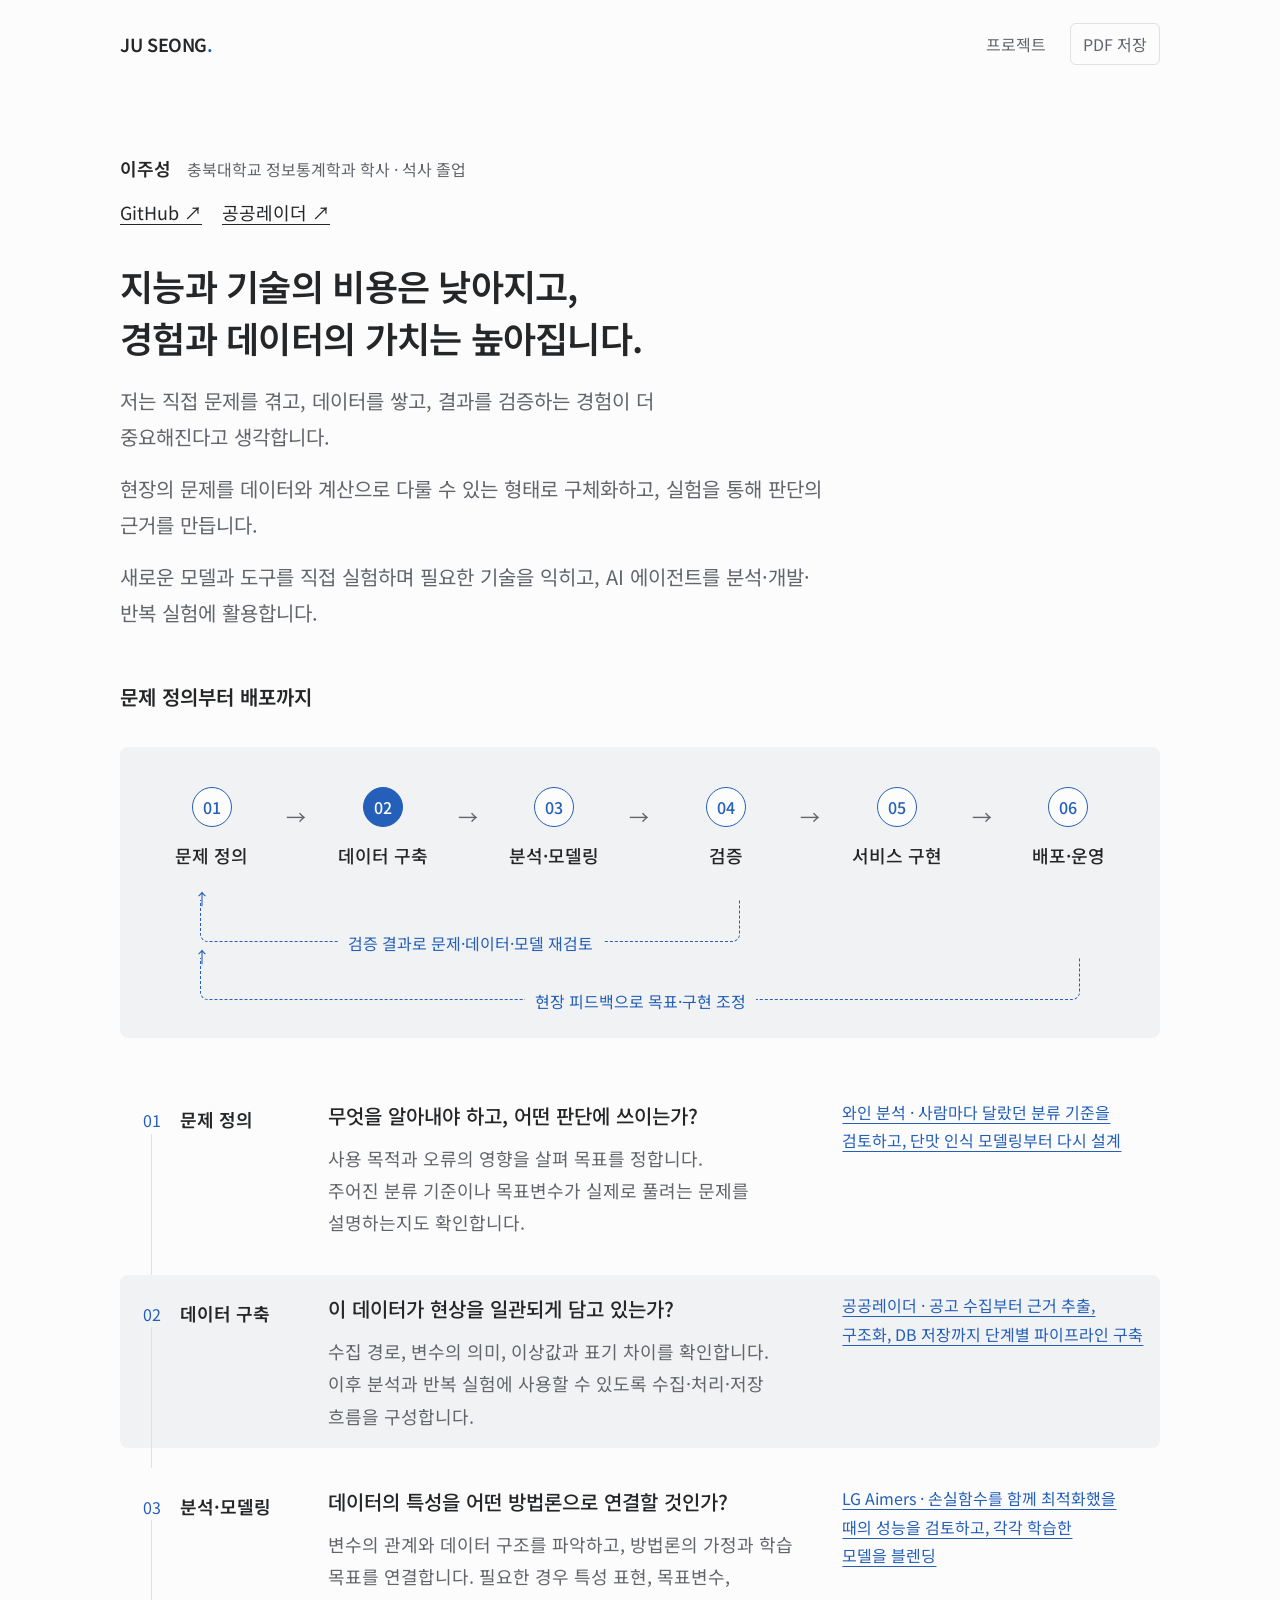
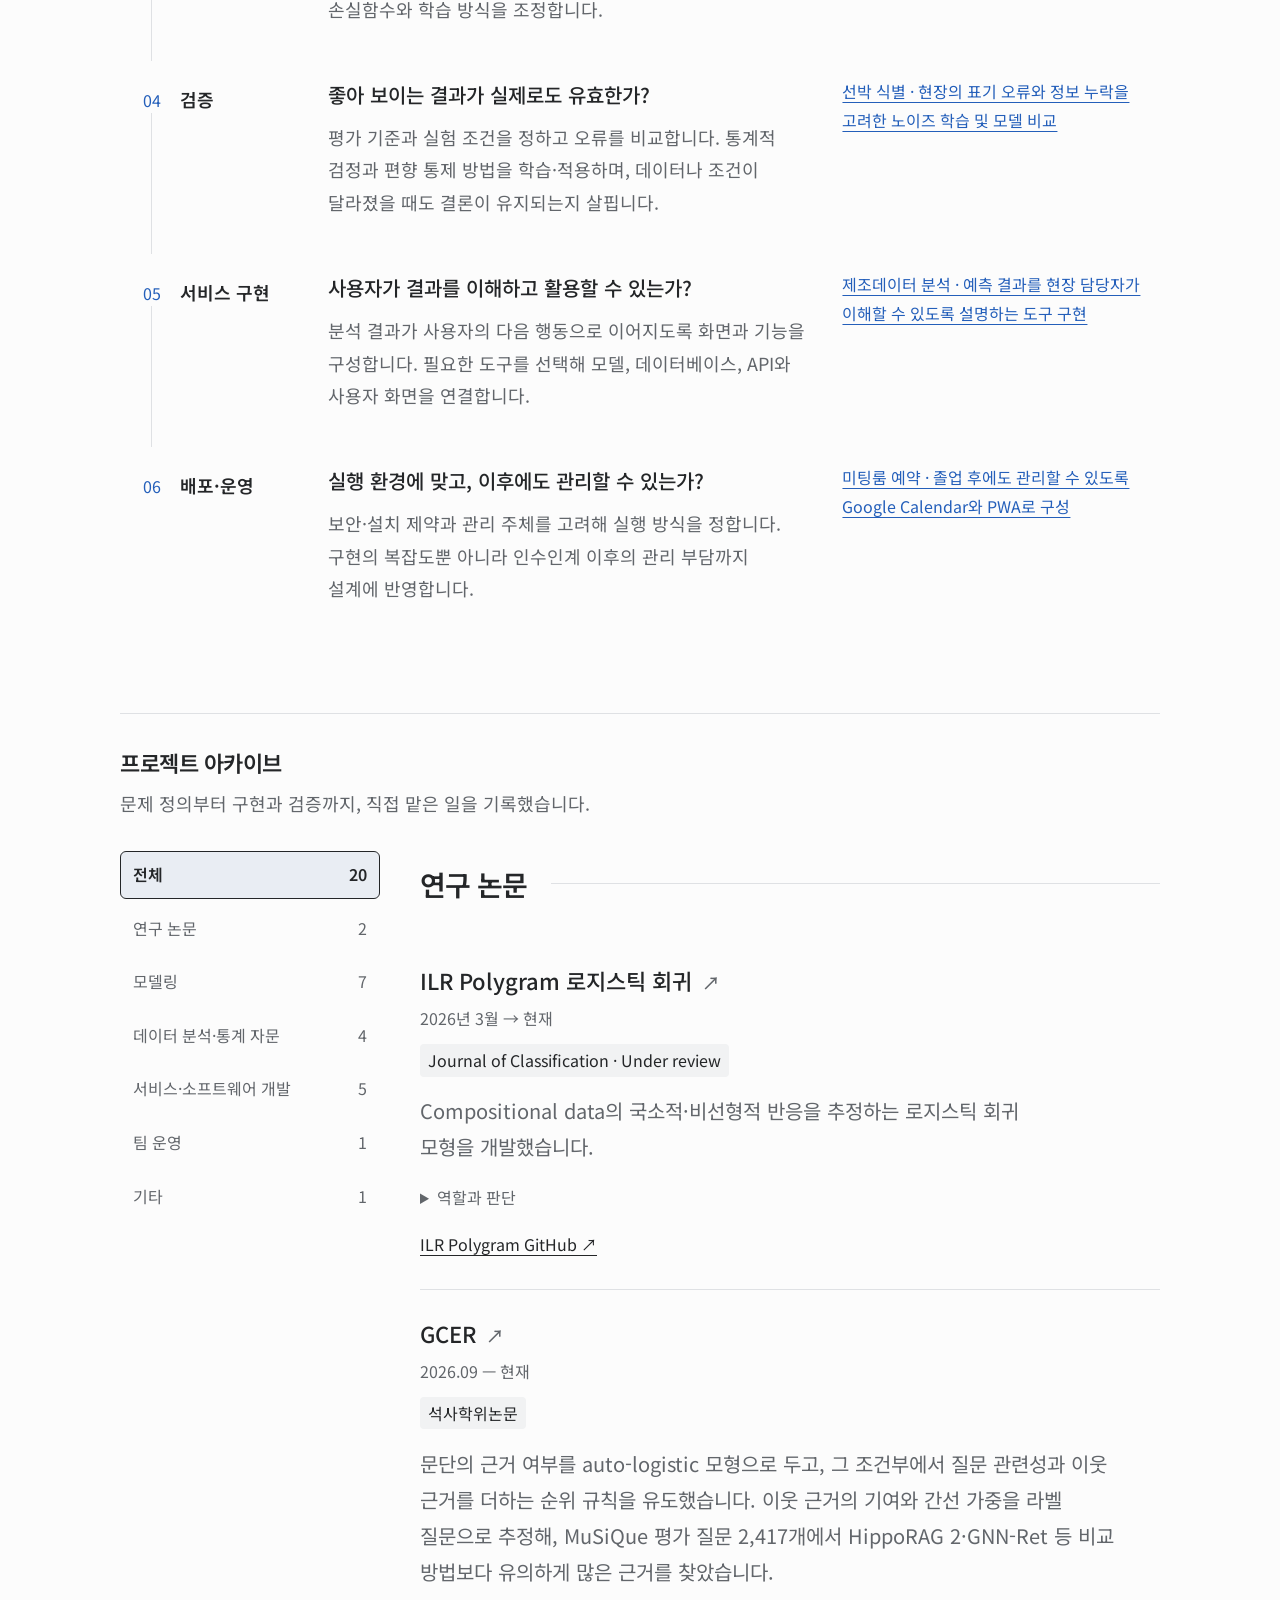
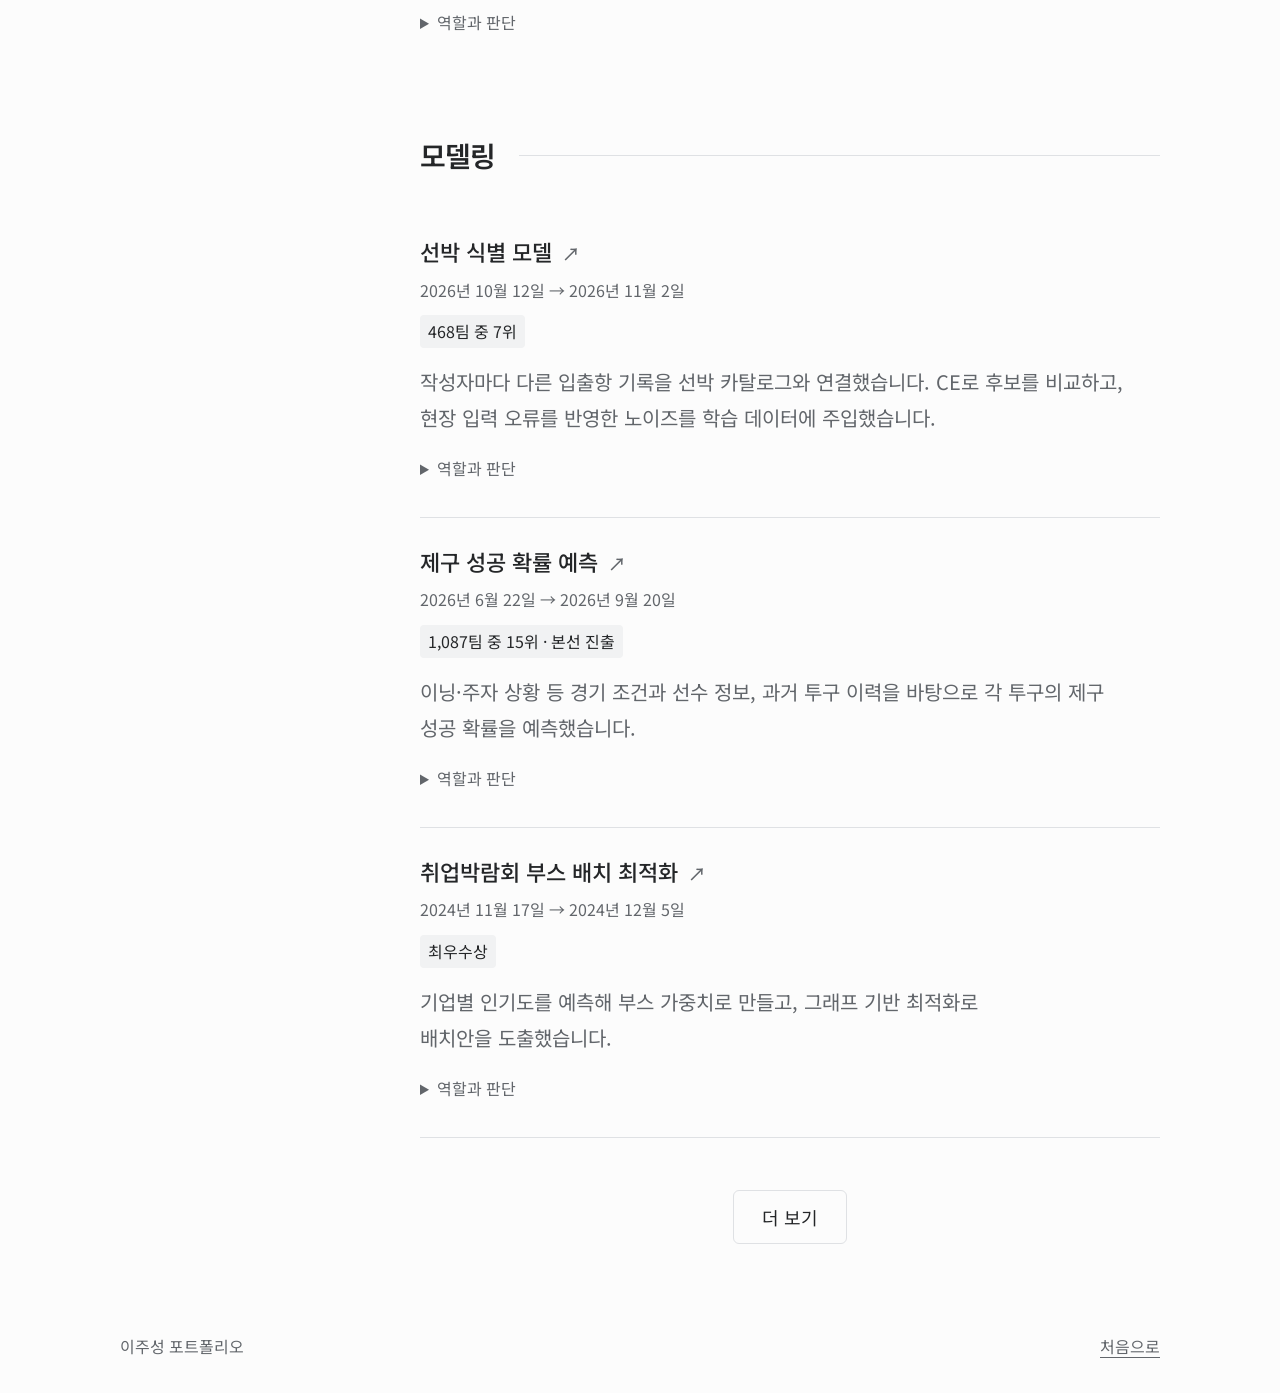
==== index.html @ a2dfc72b "Lead pitching model summary with prediction task" ====
<!doctype html>
<html lang="ko">
  <head>
    <meta charset="UTF-8">
    <meta name="viewport" content="width=device-width, initial-scale=1">
    <meta name="robots" content="noindex, nofollow">
    <meta http-equiv="Cache-Control" content="no-cache, no-store, must-revalidate">
    <meta
      name="description"
      content="데이터와 계산으로 문제를 구체화하고, 결과를 검증하며 AI 에이전트로 분석과 개발의 범위를 넓히는 이주성의 포트폴리오"
    >
    <title>이주성 | 포트폴리오</title>
    <meta property="og:title" content="이주성 | 포트폴리오">
    <link rel="stylesheet" href="./portfolio.css?v=20261107-16">
    <script src="./portfolio-content.js?v=20261109-5" defer></script>
    <script src="./site.js?v=20261107-13" defer></script>
  </head>
  <body>
    <a class="skip-link" href="#top">본문으로 건너뛰기</a>
    <header class="site-header">
      <a class="brand" href="#top" aria-label="포트폴리오 처음으로">JU SEONG<span>.</span></a>
      <nav class="site-nav" aria-label="주요 메뉴">
        <a href="#projects">프로젝트</a>
        <button class="print-button" type="button" id="print-button">PDF 저장</button>
      </nav>
    </header>

    <main id="top" tabindex="-1">
      <section class="hero section-shell" aria-labelledby="hero-title">
        <div class="hero-copy">
          <div class="profile-summary" aria-label="프로필 요약">
            <div class="profile-meta">
              <strong id="profile-name"></strong>
              <span id="profile-education"></span>
            </div>
            <div class="hero-links" id="hero-links"></div>
          </div>
          <h1 id="hero-title"></h1>
          <div class="hero-lead" id="hero-lead"></div>
        </div>
        <section class="skills" aria-labelledby="skills-title">
          <h2 id="skills-title">문제 정의부터 배포까지</h2>
          <nav class="process-map" aria-label="개발 과정 도식 — 단계를 선택하면 판단과 사례로 이동합니다">
            <ol class="process-nodes" id="process-nodes"></ol>
            <div class="process-return process-return-validation"><span>검증 결과로 문제·데이터·모델 재검토</span></div>
            <div class="process-return process-return-field"><span>현장 피드백으로 목표·구현 조정</span></div>
          </nav>
          <ol class="skills-list" id="skills-list"></ol>
        </section>
      </section>

      <section class="section-shell projects-section" id="projects" aria-labelledby="projects-title">
        <div class="section-heading">
          <div>
            <h2 id="projects-title">프로젝트 아카이브</h2>
            <p>문제 정의부터 구현과 검증까지, 직접 맡은 일을 기록했습니다.</p>
          </div>
        </div>
        <div class="archive-layout">
          <div class="archive-navigation">
            <div class="filter-bar" id="filter-bar" role="group" aria-label="프로젝트 분야 필터"></div>
            <p class="sr-only" id="filter-result" role="status"></p>
          </div>
          <div>
            <div id="project-archive"></div>
            <button class="load-more" id="load-more" type="button" aria-controls="project-archive">더 보기</button>
          </div>
        </div>
      </section>

    </main>

    <footer class="site-footer section-shell">
      <p>이주성 포트폴리오</p>
      <a href="#top">처음으로</a>
    </footer>
  </body>
</html>
---- portfolio.css ----
@import url('https://fonts.googleapis.com/css2?family=Noto+Sans+KR:wght@400;500;600;700&display=swap');

:root {
  color-scheme: light;
  --paper: #fcfcfc;
  --surface: #f1f2f3;
  --ink: #242628;
  --muted: #62666b;
  --line: #dfe1e4;
  --accent: #245fba;
  --selected: #e9edf3;
  --text-small: 1rem;
  --text-label: 1.125rem;
  --text-body: 1.25rem;
  --max: 1040px;
}
* { box-sizing: border-box; }
html { scroll-padding-block-start: 32px; -webkit-font-smoothing: antialiased; -moz-osx-font-smoothing: grayscale; }
body { margin: 0; background: var(--paper); color: var(--ink); font-family: 'Noto Sans KR', 'Apple SD Gothic Neo', sans-serif; font-size: var(--text-body); line-height: 1.8; word-break: keep-all; overflow-wrap: break-word; }
a { color: inherit; text-underline-offset: .22em; text-decoration-thickness: from-font; }
button { font: inherit; }
button, summary { -webkit-tap-highlight-color: transparent; }
:focus-visible { outline: 2px solid var(--accent); outline-offset: 4px; border-radius: 3px; }
::selection { color: var(--paper); background: var(--accent); }
[hidden] { display: none !important; }
p, li, dd { text-wrap: pretty; }
h1,h2,h3,h4 { text-wrap: balance; }
.section-shell { width: min(calc(100% - 64px), var(--max)); margin-inline: auto; }
.skip-link { position: absolute; inset-inline-start: 24px; top: -100px; padding: 12px; background: var(--paper); z-index: 10; }
.skip-link:focus { top: 12px; }
.site-header { width: min(calc(100% - 64px), var(--max)); margin-inline: auto; display: flex; align-items: center; justify-content: space-between; min-height: 88px; gap: 24px; }
.brand { font-size: var(--text-label); letter-spacing: -.02em; font-weight: 600; text-decoration: none; }
.brand span { color: var(--accent); }
.site-nav { display: flex; align-items: center; gap: 24px; }
.site-nav a { display: inline-flex; align-items: center; min-height: 40px; font-size: var(--text-small); color: var(--muted); text-decoration: none; }
.print-button { background: transparent; border: 1px solid var(--line); border-radius: 6px; min-height: 36px; padding: 6px 12px; color: var(--muted); font-size: var(--text-small); cursor: pointer; }
.hero { padding-block: 64px 64px; }
.hero-copy { max-width: 740px; }
.profile-summary { margin-bottom: 30px; }
.profile-meta { display: flex; align-items: baseline; flex-wrap: wrap; gap: 8px 16px; }
.profile-meta strong { font-size: 1.125rem; font-weight: 600; }
.profile-meta span { color: var(--muted); font-size: var(--text-small); }
.hero-links { display: flex; flex-wrap: wrap; gap: 20px; margin-top: 12px; font-size: var(--text-label); }
.hero-links a { min-height: 24px; }
.hero h1 { font-size: clamp(1.75rem, 3vw, 2.25rem); line-height: 1.45; letter-spacing: -.02em; font-weight: 600; margin: 0; white-space: pre-line; }
.hero-lead { max-width: 65ch; font-size: var(--text-body); line-height: 1.8; margin: 20px 0 24px; color: var(--muted); }
.skills { margin-top: 48px; }
.skills h2 { font-size: 1.25rem; font-weight: 600; margin: 0 0 16px; }
.hero-lead p { margin: 0; }
.hero-lead p + p { margin-top: 16px; }
.process-map { margin-block: 32px 44px; padding: 28px 20px 20px; background: var(--surface); border-radius: 8px; }
.process-nodes { display: grid; grid-template-columns: repeat(6, minmax(0, 1fr)); gap: 28px; list-style: none; padding: 0; margin: 0; }
.process-node { position: relative; min-width: 0; }
.process-node:not(:last-child)::after { content: '→'; position: absolute; inset-inline-end: -23px; top: 24px; color: var(--muted); }
.process-link { display: flex; flex-direction: column; align-items: center; gap: 12px; padding: 12px 4px; text-align: center; text-decoration: none; font-size: var(--text-label); font-weight: 500; }
.process-number { display: grid; place-items: center; width: 40px; height: 40px; border: 1px solid var(--accent); border-radius: 50%; background: var(--paper); color: var(--accent); font-size: var(--text-small); font-variant-numeric: tabular-nums; }
.process-return { position: relative; margin-inline-start: 6%; margin-top: 16px; min-height: 42px; border: 1px dashed var(--accent); border-top: 0; border-radius: 0 0 8px 8px; text-align: center; color: var(--accent); font-size: var(--text-small); }
.process-return::before { content: '↑'; position: absolute; inset-inline-start: -7px; top: -16px; }
.process-return span { position: relative; top: 29px; padding-inline: 10px; background: var(--surface); }
.process-return-validation { width: 54%; }
.process-return-field { width: 88%; margin-bottom: 18px; }
.skill-row.is-selected { background: var(--surface); border-radius: 8px; }
.process-link[aria-current="step"] .process-number { color: var(--paper); background: var(--accent); }
.skill-select { font: inherit; color: inherit; text-align: start; padding: 4px 0; background: none; border: 0; cursor: pointer; min-height: 44px; }
.skills-list { display: grid; gap: 20px; list-style: none; padding: 0; margin: 28px 0; }
.skill-row { position: relative; display: grid; grid-template-columns: 160px minmax(0, 1.6fr) minmax(0, 1fr); gap: 32px; padding: 16px; cursor: pointer; }
.skill-row:not(:last-child)::before { content: ''; position: absolute; inset-inline-start: 31px; top: 52px; bottom: -20px; border-inline-start: 1px solid var(--line); }
.skill-stage { display: flex; align-items: baseline; gap: 12px; }
.skill-number { display: inline-flex; justify-content: center; min-width: 32px; color: var(--accent); font-size: var(--text-small); font-variant-numeric: tabular-nums; }
.skill-stage h3 { margin: 0; font-size: var(--text-label); font-weight: 600; }
.skill-question { margin: 0 0 8px; font-weight: 500; font-size: var(--text-body); }
.skill-description { margin: 0; color: var(--muted); font-size: var(--text-label); }
.skill-example { align-self: start; color: var(--accent); font-size: var(--text-small); }
.projects-section { padding-block: 32px 56px; border-top: 1px solid var(--line); }
.section-heading { margin-block-end: 32px; }
.section-heading h2 { font-size: 1.375rem; font-weight: 600; letter-spacing: -.02em; line-height: 1.5; margin: 0 0 8px; }
.section-heading p { margin: 0; color: var(--muted); font-size: var(--text-label); }
.archive-layout { display: grid; grid-template-columns: 260px minmax(0, 1fr); gap: 40px; align-items: start; }
.archive-navigation { position: sticky; top: 32px; }
.filter-bar { display: flex; flex-direction: column; gap: 6px; }
.filter { display: flex; align-items: center; justify-content: space-between; gap: 14px; width: 100%; text-align: start; min-height: 44px; padding: 10px 12px; border: 1px solid transparent; border-radius: 6px; background: transparent; color: var(--muted); cursor: pointer; font-size: var(--text-small); line-height: 1.6; }
.filter.active { color: var(--ink); background: var(--selected); border-color: var(--ink); font-weight: 600; }
.filter-count { font-size: var(--text-small); font-variant-numeric: tabular-nums; }
.filter-label { white-space: nowrap; }
.sr-only { position: absolute; width: 1px; height: 1px; padding: 0; margin: -1px; overflow: hidden; clip-path: inset(50%); white-space: nowrap; border: 0; }
.load-more { display: block; margin: 28px auto 0; padding: 10px 28px; min-height: 44px; border: 1px solid var(--line); border-radius: 6px; background: var(--paper); color: var(--ink); font-size: var(--text-label); cursor: pointer; }
.archive-group { margin-block-end: 52px; }
.archive-group:last-child { margin-bottom: 0; }
.archive-group-title { display: flex; align-items: center; gap: 24px; font-size: 1.75rem; font-weight: 600; letter-spacing: -.035em; line-height: 1.5; margin: 0 0 20px; padding-block: 12px; }
.archive-group-title::after { content: ''; flex: 1; min-width: 32px; height: 1px; background: var(--line); }
.project { min-width: 0; padding-block: 26px 30px; border-bottom: 1px solid var(--line); }
.project:last-child { border: 0; }
.project-header { display: flex; flex-direction: column; gap: 8px; }
.project-identity h4 { font-size: 1.375rem; font-weight: 500; line-height: 1.6; margin: 0; }
.project-title-link { text-decoration: none; display: inline; }
.project-arrow { color: var(--muted); font-size: var(--text-label); margin-inline-start: 10px; display: inline-block; }
.project-period { font-size: var(--text-small); font-variant-numeric: tabular-nums; color: var(--muted); margin: 6px 0 0; }
.status { display: inline-block; font-size: var(--text-small); color: var(--ink); padding: 2px 8px; background: var(--surface); border-radius: 4px; }
.project-summary { font-size: var(--text-body); color: var(--muted); margin: 16px 0 14px; line-height: 1.8; max-width: 65ch; }
.project-expand summary { font-size: var(--text-small); color: var(--muted); cursor: pointer; min-height: 32px; padding-block: 4px; }
.project-expand[open] { margin-bottom: 16px; }
.project-expand[open] summary { color: var(--ink); }
.project-subtitle { font-size: var(--text-small); color: var(--muted); margin: 20px 0 0; }
.project-details { margin: 0; }
.project-detail { padding-block: 24px; border-bottom: 1px solid var(--line); }
.project-detail dt { font-size: var(--text-label); font-weight: 600; margin-bottom: 12px; }
.project-detail dd { margin: 0; color: var(--muted); font-size: var(--text-body); line-height: 1.85; max-width: 65ch; }
.project-detail ul { padding-inline-start: 20px; margin: 0; }
.project-detail li + li { margin-top: 16px; }
.project-expand .project-details { display: grid; gap: 24px; margin-top: 20px; padding: 24px; background: var(--surface); border-radius: 8px; }
.project-expand .project-detail { padding: 0; border: 0; }
.project-expand dt { margin-bottom: 8px; }
.project-expand dd { font-size: var(--text-body); max-width: 42ch; color: var(--ink); }
.project-links { display: flex; flex-wrap: wrap; gap: 20px; margin-top: 14px; font-size: var(--text-small); }
.project-links a { min-height: 24px; }
.project-media { margin: 24px 0; }
.project-media img { display: block; width: 100%; height: auto; outline: 1px solid rgb(0 0 0 / .1); outline-offset: -1px; border-radius: 6px; }
figcaption { font-size: var(--text-small); color: var(--muted); margin-top: 12px; line-height: 1.7; }
.site-footer { display: flex; justify-content: space-between; gap: 24px; padding-block: 32px; color: var(--muted); font-size: var(--text-small); }
.site-footer p { margin: 0; }
.site-footer a { min-height: 24px; }
.project-detail-page { max-width: 960px; padding-block: 40px 72px; }
.back-link { display: inline-block; min-height: 40px; font-size: var(--text-label); margin-bottom: 28px; }
.eyebrow { font-size: var(--text-small); color: var(--muted); margin: 0 0 12px; }
.project-page-title { font-size: clamp(1.75rem, 4vw, 2.5rem); font-weight: 600; line-height: 1.45; letter-spacing: -.02em; margin: 12px 0; }
.project-page-subtitle { font-size: var(--text-label); color: var(--muted); margin: 16px 0; }
.project-page-lead { font-size: var(--text-body); line-height: 1.85; max-width: 65ch; margin: 32px 0; }
.project-page-links { margin-top: 32px; }
.case-map { padding: 24px; margin-block: 32px 48px; background: var(--surface); border-radius: 8px; }
.case-map-nodes { display: grid; grid-auto-flow: column; grid-auto-columns: minmax(0, 1fr); gap: 28px; margin: 0; padding: 0; list-style: none; }
.case-map-node { position: relative; min-width: 0; }
.case-map-node:not(:last-child)::after { content: '→'; position: absolute; top: 28px; inset-inline-end: -23px; color: var(--muted); }
.case-map-link { display: block; padding-block: 8px 16px; text-decoration: none; border-bottom: 3px solid transparent; }
.case-map-label { display: block; font-size: var(--text-small); color: var(--accent); margin-bottom: 12px; }
.case-map-link strong { font-size: var(--text-label); font-weight: 500; line-height: 1.65; text-decoration: underline; text-underline-offset: .22em; }
.case-map-link[aria-current="step"] { border-bottom-color: var(--accent); }
.case-section { margin-block: 48px; padding-block: 24px 0; border-top: 1px solid var(--line); }
.case-stage-label { color: var(--muted); font-size: var(--text-small); margin: 0 0 8px; }
.case-section-title { font-size: 1.5rem; line-height: 1.5; font-weight: 600; margin: 0 0 28px; border-inline-start: 3px solid transparent; padding-inline-start: 12px; }
.case-section:target .case-section-title { border-inline-start-color: var(--accent); color: var(--accent); }
.case-subheading { font-size: var(--text-body); font-weight: 600; margin: 32px 0 12px; }
.case-prose { max-width: 65ch; color: var(--muted); font-size: var(--text-body); line-height: 1.85; }
.case-prose p { margin: 0; }
.case-prose p + p { margin-top: 20px; }
.case-decision { padding: 24px; background: var(--surface); border-radius: 8px; }
.case-decision .case-subheading { margin-top: 0; }
.case-decision .case-prose { color: var(--ink); }
.project-visual { margin: 36px 0; }
.visual-title { font-size: 1.375rem; line-height: 1.5; margin: 0 0 24px; }
.paper-figure-link { display: block; max-width: 100%; width: fit-content; margin-inline: auto; }
.paper-figure-link img { display: block; width: 100%; height: auto; max-height: 680px; object-fit: contain; }
.paper-figure-link img[src$=".svg"] { max-height: none; }
.paper-figure-source { font-size: var(--text-small); color: var(--muted); margin: 16px 0; }
.project-visual figcaption { padding-top: 16px; border-top: 1px solid var(--line); }
.system-lane + .system-lane { margin-top: 32px; }
.system-lane-title { font-size: var(--text-label); font-weight: 600; margin: 0 0 16px; }
.system-stages { display: grid; grid-template-columns: repeat(3, minmax(0, 1fr)); gap: 24px; list-style: none; padding: 0; margin: 0; }
.system-stages-2 { grid-template-columns: repeat(2, minmax(0, 1fr)); }
.system-stages-4 { grid-template-columns: repeat(4, minmax(0, 1fr)); }
.system-stage { position: relative; min-width: 0; }
.system-stage:not(:last-child)::after { content: '→'; position: absolute; top: 44px; inset-inline-end: -22px; color: var(--accent); }
.system-stage-label { font-size: var(--text-small); color: var(--muted); margin: 0 0 10px; }
.system-node { padding: 16px 12px; background: var(--surface); border-top: 2px solid var(--accent); }
.system-node + .system-node { margin-top: 12px; }
.system-node strong { display: block; font-size: var(--text-label); font-weight: 600; }
.system-node p { font-size: var(--text-small); color: var(--muted); margin: 10px 0 0; }
.system-loop { border-inline-start: 1px dashed var(--accent); border-bottom: 1px dashed var(--accent); border-radius: 0 0 0 8px; padding: 12px 16px; margin-top: 20px; color: var(--accent); font-size: var(--text-label); }
.evidence-table { width: 100%; border-collapse: collapse; table-layout: fixed; font-size: var(--text-label); line-height: 1.7; }
.evidence-table th, .evidence-table td { padding: 14px 12px; text-align: start; vertical-align: top; border-bottom: 1px solid var(--line); overflow-wrap: anywhere; }
.evidence-table thead th { background: var(--surface); font-weight: 600; border-top: 1px solid var(--line); }
.evidence-table tbody th { font-weight: 500; }
.evidence-table td { color: var(--muted); }
.table-scroll { overflow-x: auto; }
.numeric-table { table-layout: auto; min-width: 640px; font-variant-numeric: tabular-nums; }
.numeric-table th:not(:first-child), .numeric-table td { text-align: end; }
.numeric-table td { white-space: nowrap; }
.table-highlight th, .table-highlight td { font-weight: 600; color: var(--ink); border-block: 1px solid var(--ink); }
.visual-unit { font-size: var(--text-small); color: var(--muted); margin: 0 0 16px; }
.bar-axis { display: flex; justify-content: space-between; border-bottom: 1px solid var(--line); font-size: var(--text-small); color: var(--muted); padding-bottom: 6px; }
.bar-rows, .composition-legend { padding: 0; margin: 20px 0; list-style: none; }
.bar-row + .bar-row { margin-top: 24px; }
.bar-label { display: flex; justify-content: space-between; align-items: baseline; gap: 16px; font-size: var(--text-label); margin-bottom: 8px; }
.bar-label strong { white-space: nowrap; font-variant-numeric: tabular-nums; }
.bar-track { height: 24px; background: var(--surface); border-inline-start: 1px solid var(--muted); }
.bar-fill { height: 100%; background: var(--accent); }
.bar-reference { background: var(--muted); }
.cohort-conditions { padding-inline-start: 24px; font-size: var(--text-label); margin-bottom: 24px; }
.cohort-conditions li + li { margin-top: 8px; }
.composition-track { display: flex; height: 40px; }
.composition-0 { --segment-color: var(--accent); }
.composition-1 { --segment-color: var(--muted); }
.composition-segment { background: var(--segment-color); }
.composition-legend { display: grid; grid-template-columns: 1fr 1fr; gap: 20px; }
.composition-key { border-inline-start: 4px solid var(--segment-color); padding-inline-start: 12px; font-size: var(--text-label); }
.composition-key strong { display: block; margin-top: 6px; font-variant-numeric: tabular-nums; }
.workflow-figure,.architecture-figure{margin:40px 0 64px;padding:30px;background:var(--surface);border:1px solid var(--line)}
.workflow-figure h3,.architecture-title{font-size:1.3rem;line-height:1.6;margin:0 0 24px}
.workflow-steps{list-style:none;display:grid;grid-template-columns:repeat(4,minmax(0,1fr));gap:26px;padding:0}
.workflow-steps li{position:relative;border-top:2px solid var(--accent);padding-top:14px}
.workflow-steps li:not(:last-child)::after{content:'→';position:absolute;top:20px;right:-22px;color:var(--accent)}
.workflow-number{font-family:monospace;color:var(--accent);font-size:var(--text-small)}
.workflow-steps h4{font-size:var(--text-label);margin:10px 0}
.workflow-steps p{color:var(--muted);font-size:var(--text-label)}
.workflow-figure figcaption{border-top:1px solid var(--line);padding-top:18px;margin-top:24px}
.workflow-parallel{grid-template-columns:repeat(3,minmax(0,1fr))}
.workflow-parallel li:first-child{grid-column:1;grid-row:1/3}
.workflow-parallel li:nth-child(2){grid-column:2;grid-row:1}
.workflow-parallel li:nth-child(3){grid-column:2;grid-row:2}
.workflow-parallel li:last-child{grid-column:3;grid-row:1/3}
.architecture-lanes{display:grid;gap:24px}
.architecture-stage-title{font-size:var(--text-label);color:var(--accent)}
.architecture-flow{display:flex;flex-wrap:wrap;gap:14px}
.architecture-node{flex:1 1 160px;border:1px solid var(--line);background:var(--paper);padding:16px}
.architecture-node strong,.architecture-node span{display:block;font-size:var(--text-label)}
.architecture-node span{margin-top:8px;font-size:var(--text-small);color:var(--muted)}
.technical-deep-dive{margin-top:72px}
.technical-deep-dive-title{font-size:1.75rem;letter-spacing:-.04em}
.technical-section{border-top:1px solid var(--line);padding-block:26px}
.technical-section-heading{display:flex;gap:18px;align-items:baseline}
.technical-section-number{color:var(--accent);font-size:var(--text-small)}
.technical-section-heading h4{font-size:1.125rem;margin:0}
.technical-list{color:var(--muted);font-size:var(--text-body);padding-left:22px}
.technical-list li{margin-top:18px;line-height:2}

@media (hover: hover) {
  .filter:not(.active):hover, .print-button:hover { background: var(--surface); color: var(--ink); }
  a:hover, summary:hover { color: var(--accent); }
  .project-title-link:hover { text-decoration: underline; }
}
@media (prefers-reduced-motion: no-preference) {
  html { scroll-behavior: smooth; }
  .filter, .print-button { transition: background-color 120ms ease-out; }
}
@media (max-width: 800px) {
  .system-stages { grid-template-columns: 1fr; gap: 32px; }
  .system-stage:not(:last-child)::after { content: '↓'; top: auto; bottom: -30px; inset-inline-start: 12px; inset-inline-end: auto; }
  .case-map-nodes { grid-auto-flow: row; grid-auto-columns: auto; grid-template-columns: 1fr; gap: 28px; }
  .case-map-node:not(:last-child)::after { content: '↓'; top: auto; bottom: -28px; inset-inline-start: 0; inset-inline-end: auto; }
  .case-map-link { padding-block: 0 8px; }
  .process-map { position: relative; padding: 20px 16px 20px 44px; }
  .process-nodes { grid-template-columns: 1fr; gap: 24px; }
  .process-link { flex-direction: row; text-align: start; padding: 0; }
  .process-number { flex: 0 0 40px; }
  .process-node:not(:last-child)::after { content: '↓'; inset-inline-start: 13px; inset-inline-end: auto; top: 38px; }
  .process-return { margin-inline-start: 0; width: 100%; border: 0; min-height: 0; text-align: start; }
  .process-return::before { content: '↶'; position: static; margin-inline-end: 8px; }
  .process-return span { position: static; padding: 0; }
  .process-return-validation { margin-top: 28px; }
  .process-return-field { margin-bottom: 0; }
  .process-map::before { content: ''; position: absolute; inset-inline-start: 20px; top: 40px; bottom: 32px; width: 12px; border: 1px dashed var(--accent); border-inline-end: 0; border-radius: 8px 0 0 8px; }
  .skill-row { grid-template-columns: 1fr; gap: 12px; padding-inline-start: 60px; }
  .skill-number { position: absolute; inset-inline-start: 16px; }
  .archive-layout { grid-template-columns: 1fr; gap: 28px; }
  .archive-navigation { position: static; }
  .filter-bar { flex-direction: row; flex-wrap: wrap; gap: 8px; }
  .filter { width: auto; flex: 0 1 auto; max-width: 100%; }
}
@media (max-width: 600px) {
  .evidence-table { font-size: var(--text-small); }
  .evidence-table th, .evidence-table td { padding: 12px 8px; }
  .composition-legend { grid-template-columns: 1fr; }
  .section-shell, .site-header { width: calc(100% - 40px); }
  .site-header { gap: 16px; min-height: 76px; flex-wrap: wrap; padding-block: 12px; }
  .site-nav { gap: 16px; flex-wrap: wrap; }
  .print-button { display: none; }
  .hero { padding-block: 36px 40px; }
  .hero h1 { font-size: 1.75rem; white-space: normal; }
  .profile-meta { display: block; }
  .profile-meta span { display: block; margin-top: 8px; }
  .hero-lead { margin-block: 16px 20px; }
  .filter { padding: 8px 10px; }
  .archive-group { margin-bottom: 32px; }
  .project { padding-block: 24px; }
  .workflow-figure, .architecture-figure { padding: 20px; margin-block: 28px; }
  .workflow-steps { grid-template-columns: 1fr; gap: 28px; }
  .workflow-parallel li:nth-child(n) { grid-column: auto; grid-row: auto; }
  .workflow-steps li:not(:last-child)::after { content: '↓'; top: auto; bottom: -25px; left: 0; right: auto; }
  .workflow-parallel li:nth-child(2)::after { content: '＋'; }
  .technical-deep-dive-title { font-size: 1.375rem; }
  .site-footer { flex-wrap: wrap; }
}
@media (forced-colors: active) {
  .filter.active { border-color: Highlight; }
  :focus-visible { outline-color: Highlight; }
}
@media print {
  :root { --paper: white; --ink: black; --muted: #444; }
  .site-header, .archive-navigation, .skip-link, .back-link, .load-more { display: none; }
  .section-shell { width: 100%; }
  .archive-layout { display: block; }
  .archive-group[hidden] { display: block !important; }
  .hero, .projects-section { padding-block: 20px; }
  .project { break-inside: avoid; }
}
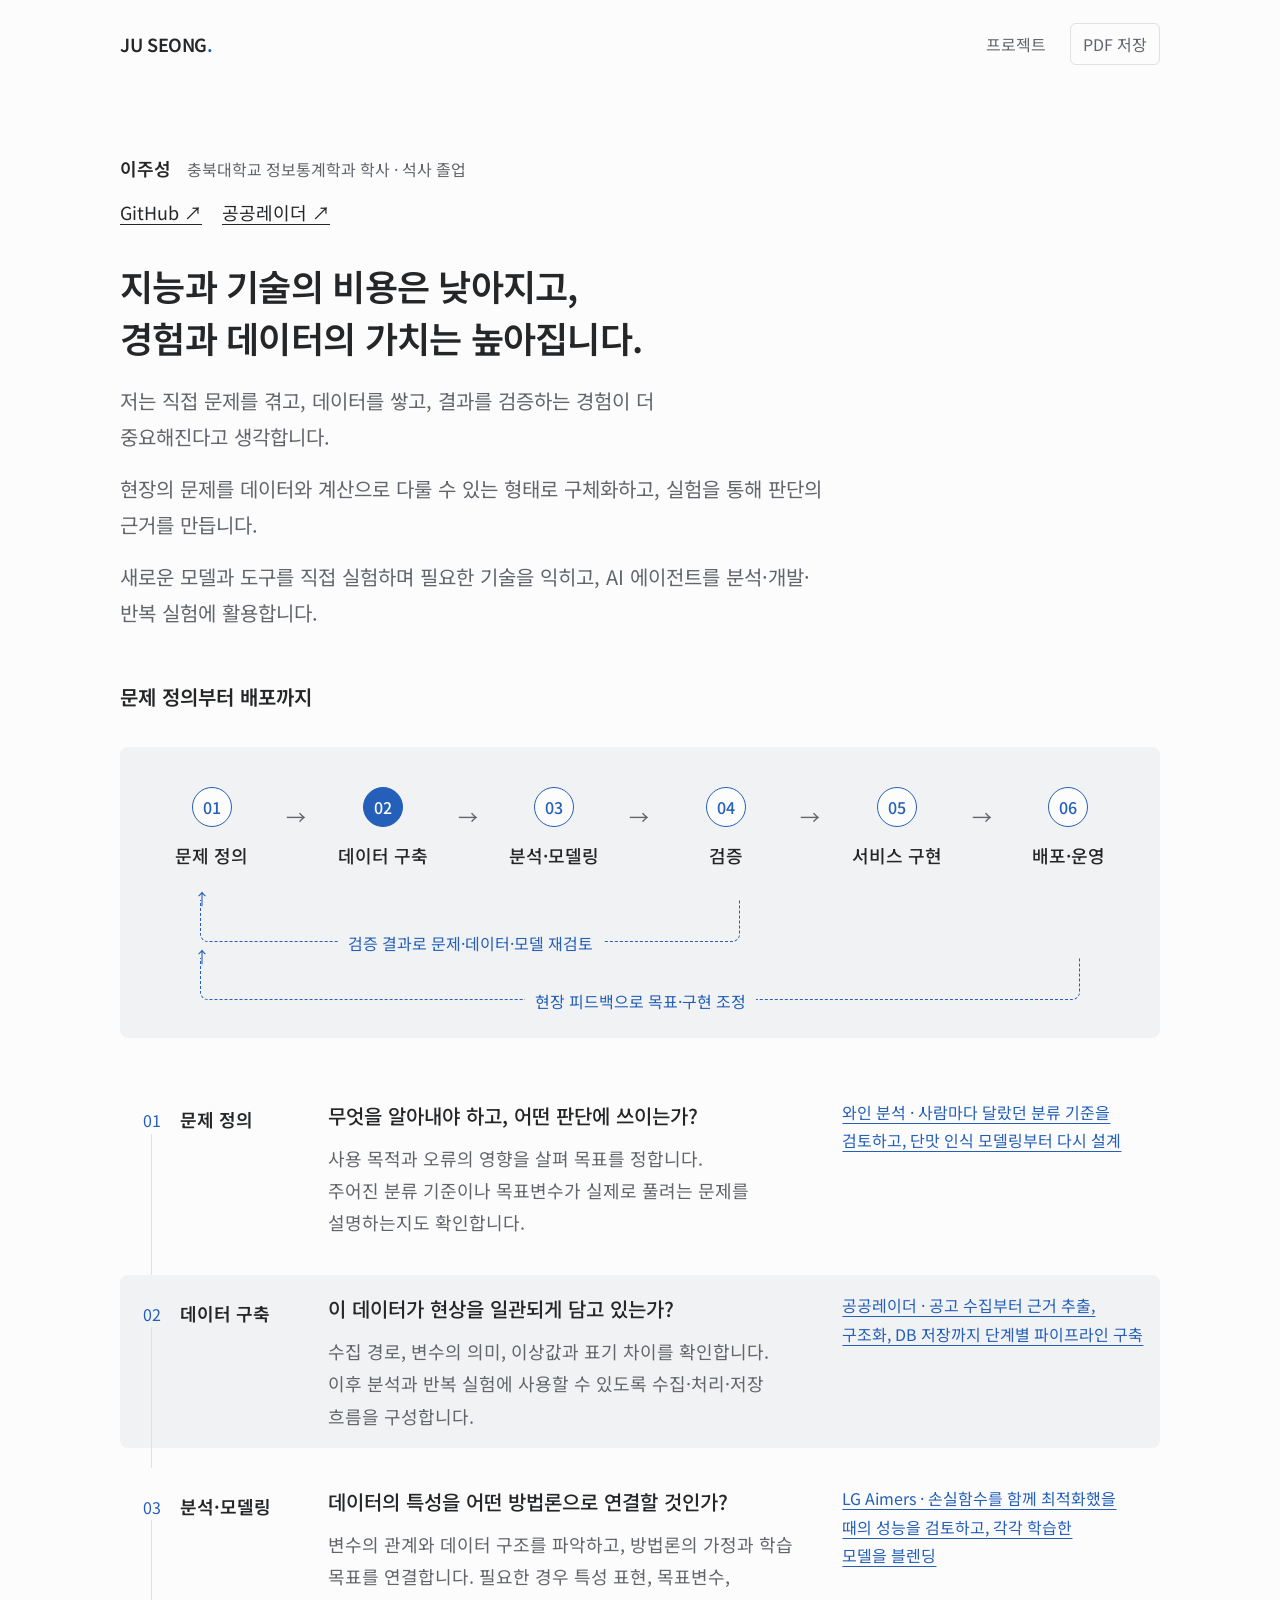
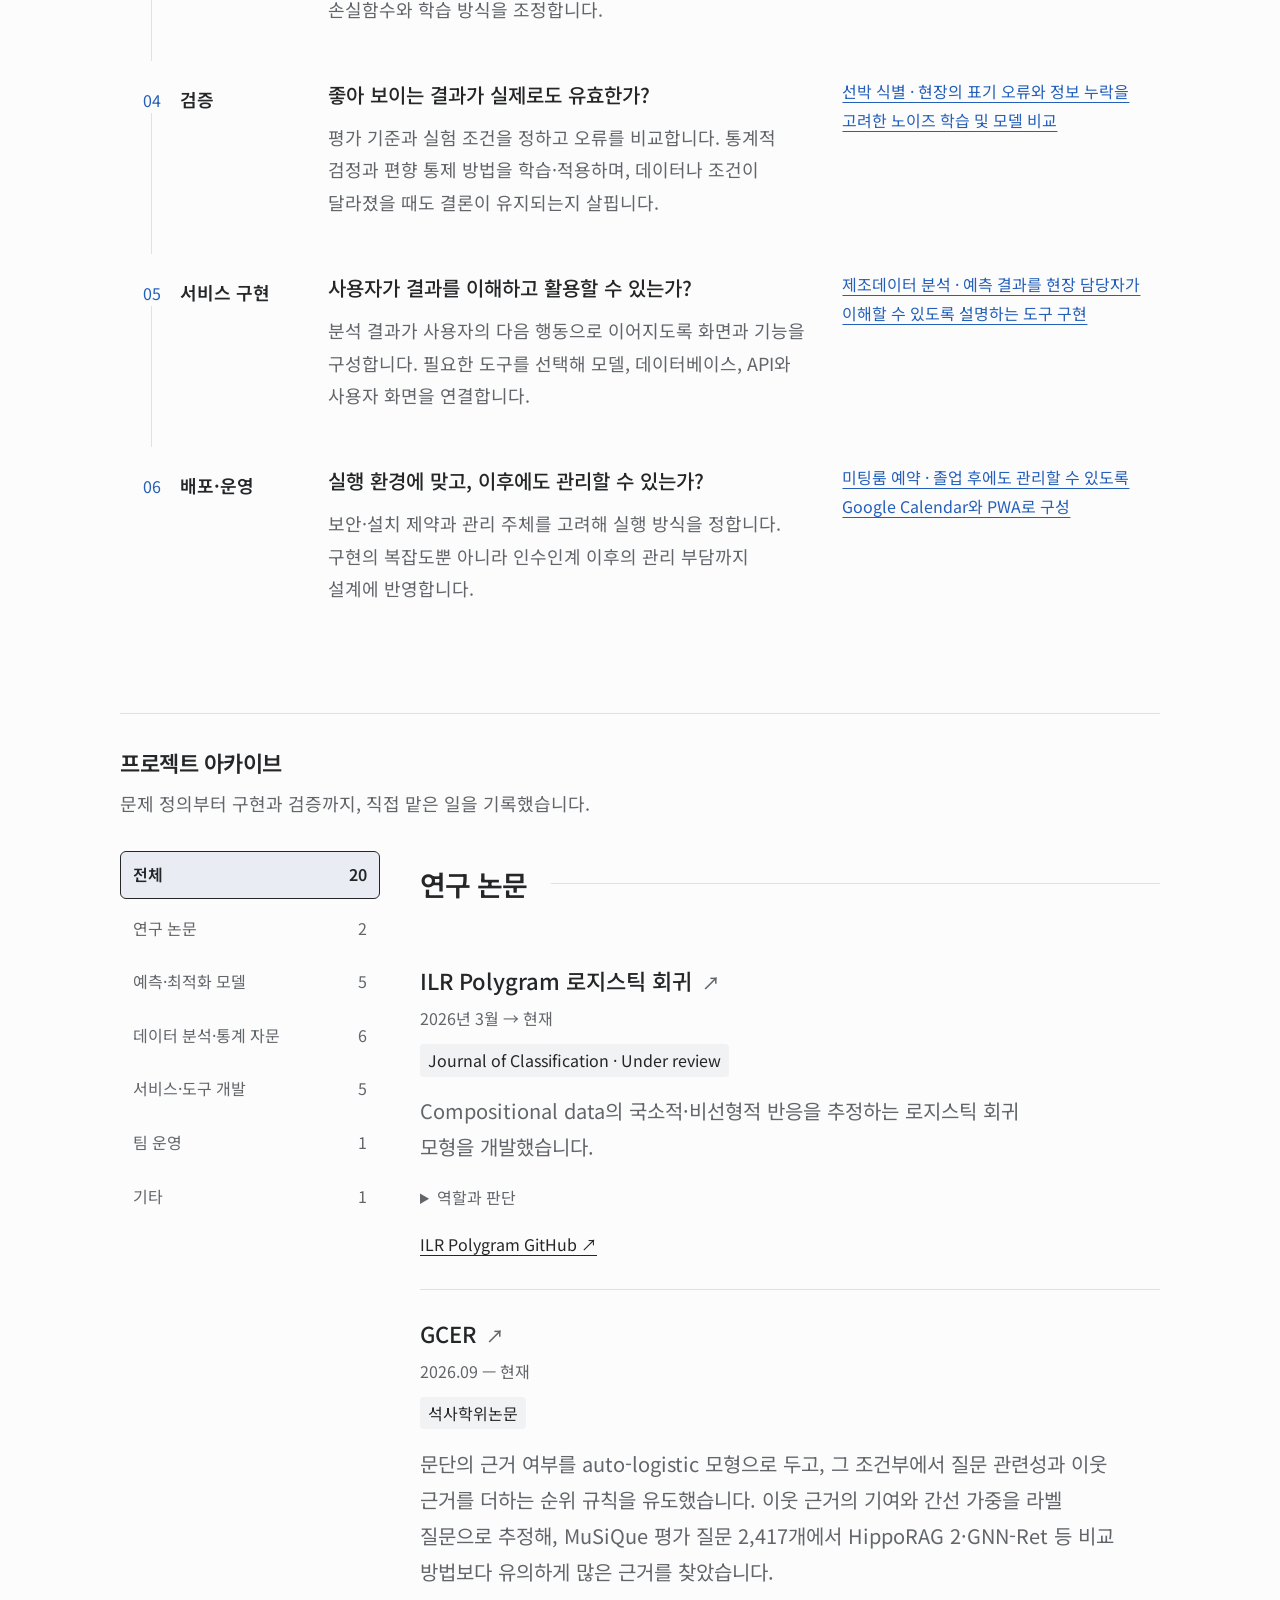
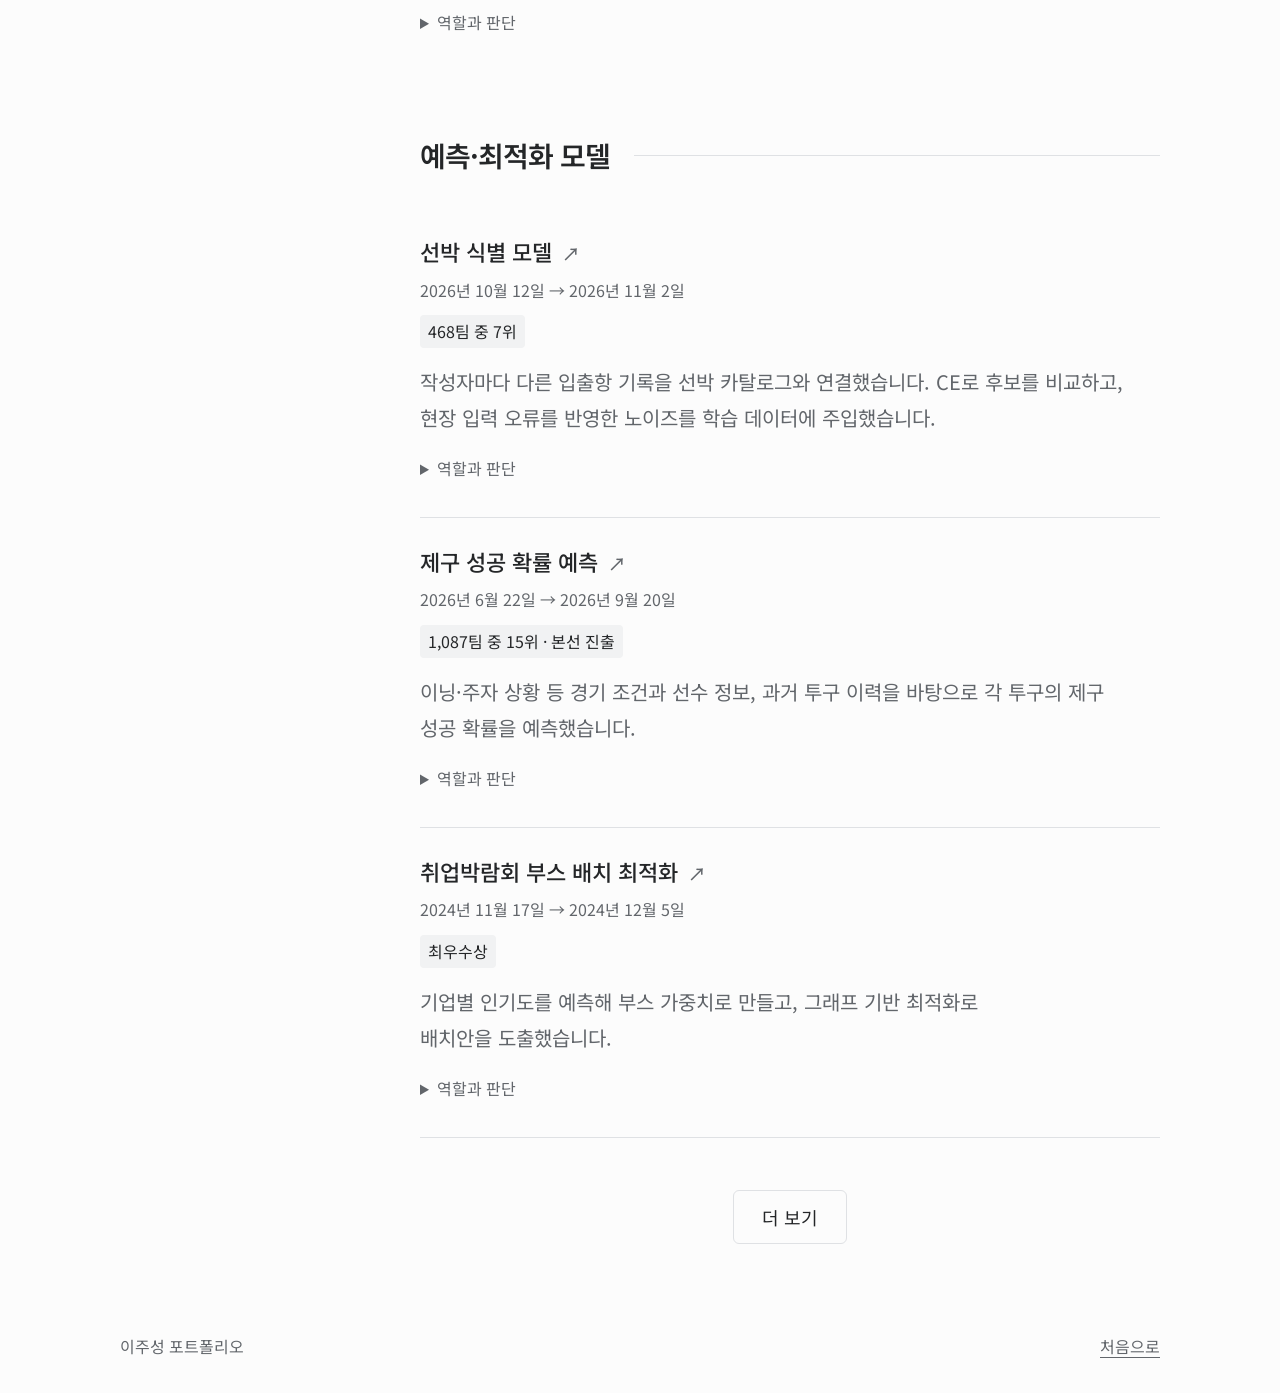
==== commit 9ce8312b: "Classify projects by primary purpose and deliverable" ====
--- a/index.html
+++ b/index.html
@@ -12,7 +12,7 @@
     <title>이주성 | 포트폴리오</title>
     <meta property="og:title" content="이주성 | 포트폴리오">
     <link rel="stylesheet" href="./portfolio.css?v=20261107-16">
-    <script src="./portfolio-content.js?v=20261109-5" defer></script>
+    <script src="./portfolio-content.js?v=20261109-6" defer></script>
     <script src="./site.js?v=20261107-13" defer></script>
   </head>
   <body>
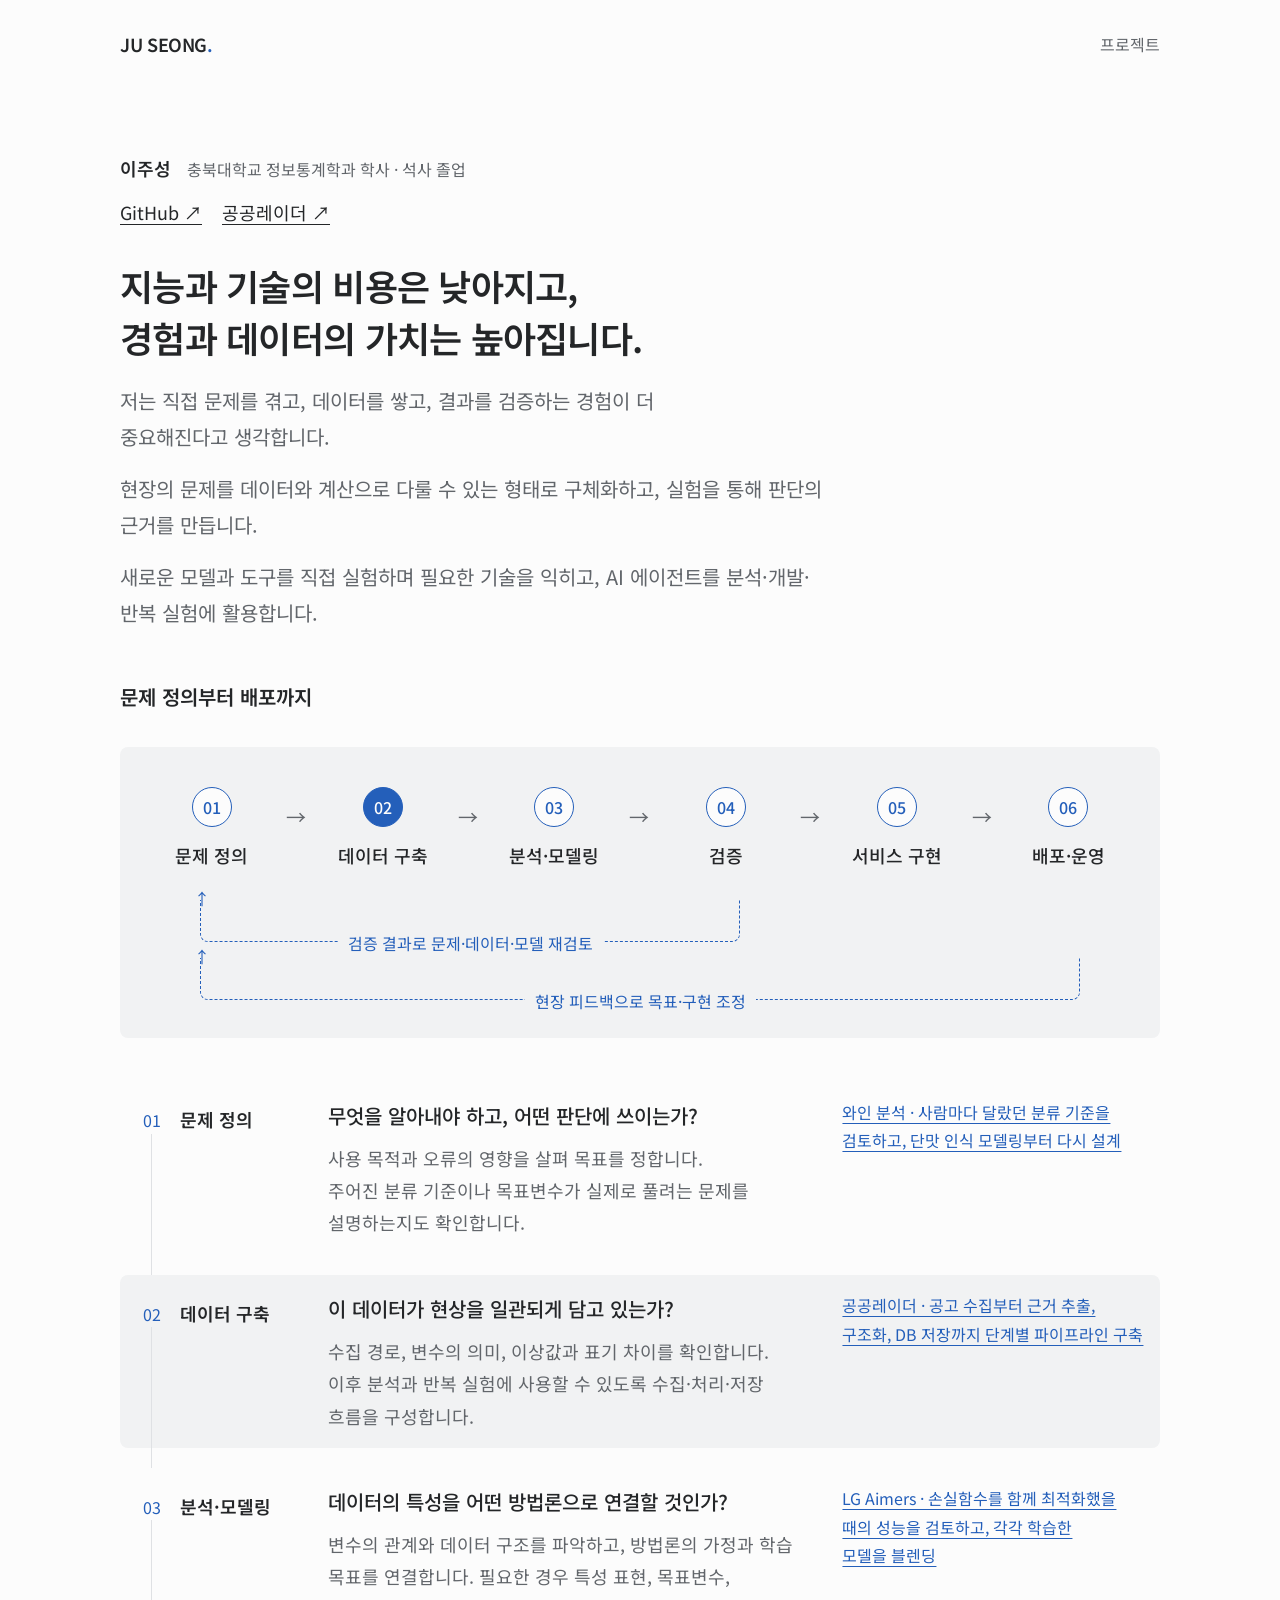
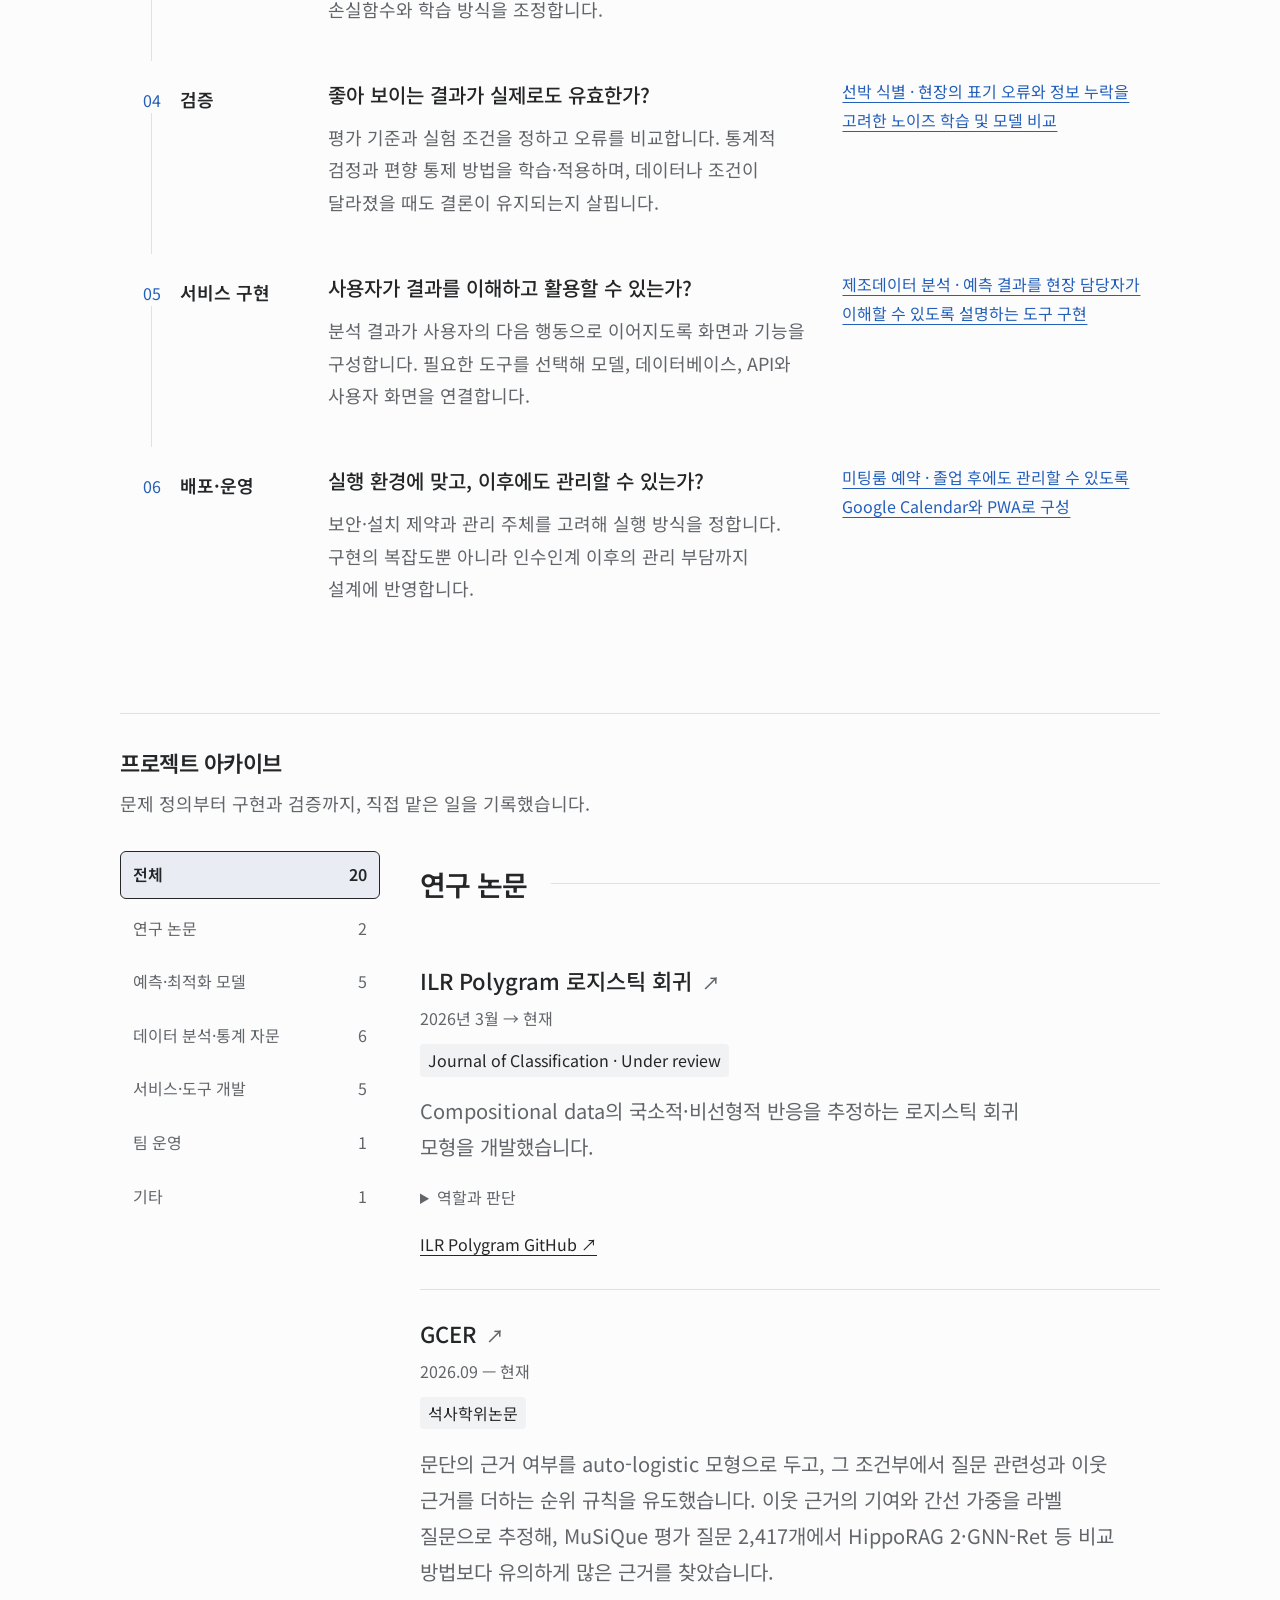
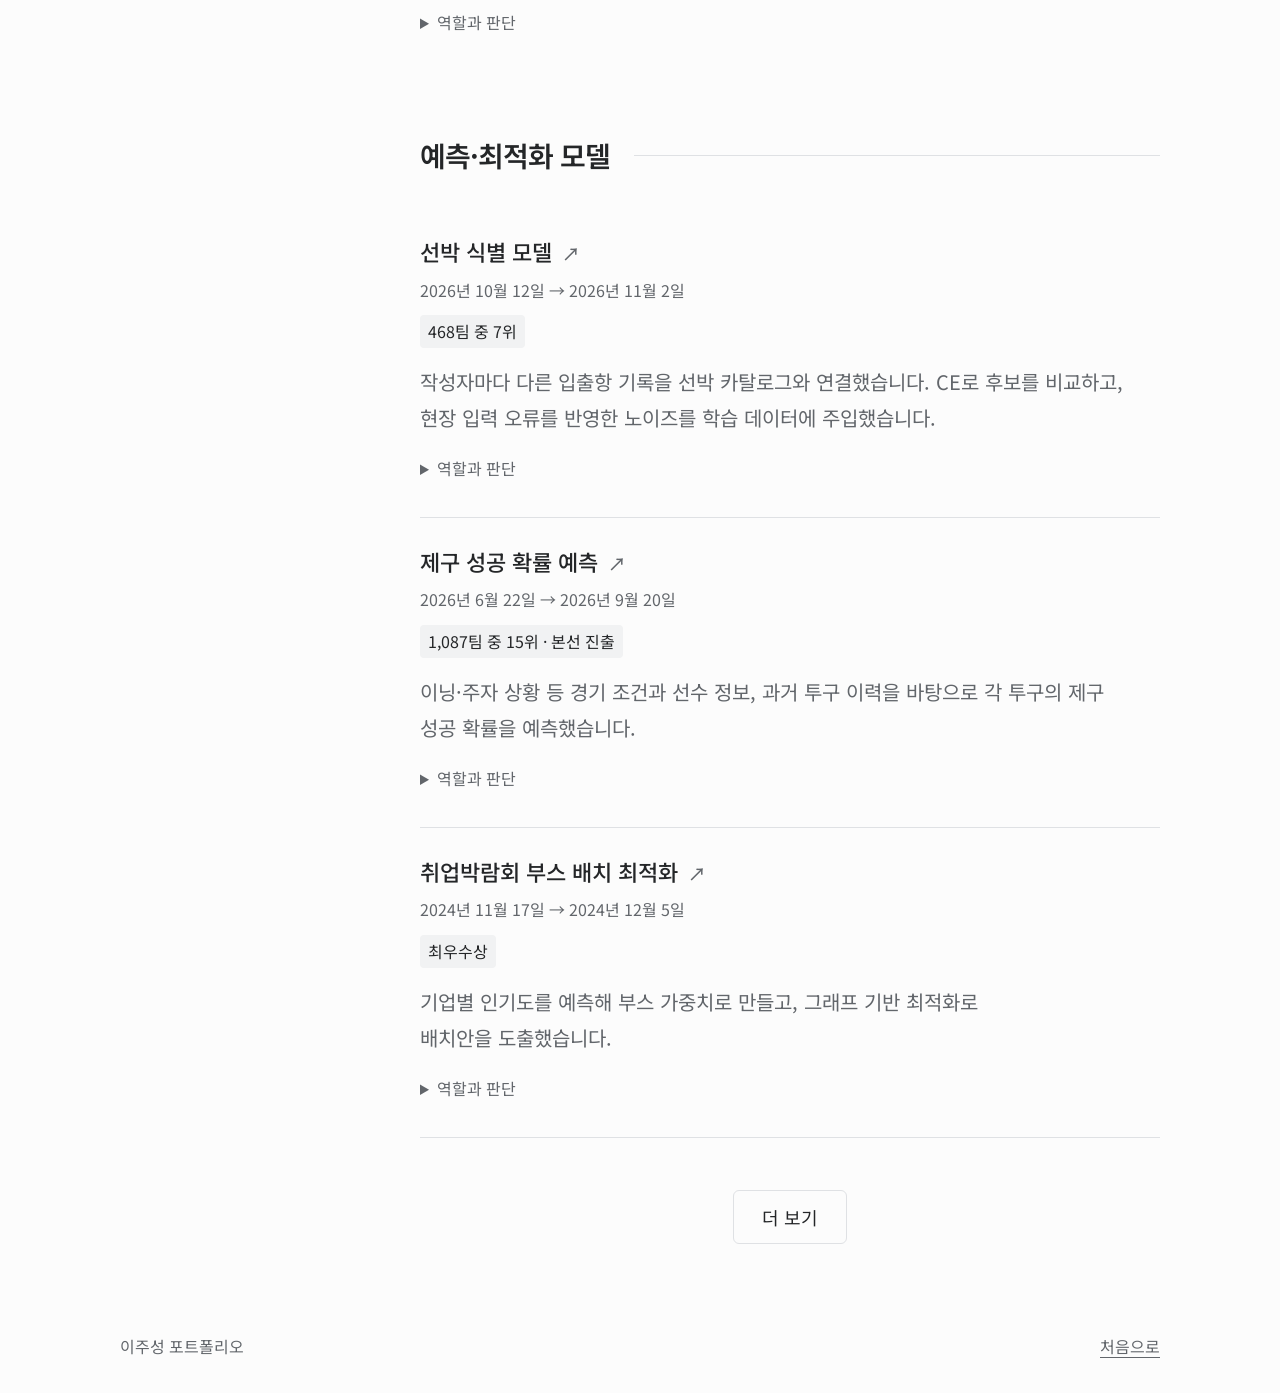
==== commit a6cfd8d9: "Remove PDF save button and unused handler styles" ====
--- a/index.html
+++ b/index.html
@@ -11,9 +11,9 @@
     >
     <title>이주성 | 포트폴리오</title>
     <meta property="og:title" content="이주성 | 포트폴리오">
-    <link rel="stylesheet" href="./portfolio.css?v=20261107-16">
-    <script src="./portfolio-content.js?v=20261109-6" defer></script>
-    <script src="./site.js?v=20261107-13" defer></script>
+    <link rel="stylesheet" href="./portfolio.css?v=20261109-8">
+    <script src="./portfolio-content.js?v=20261109-7" defer></script>
+    <script src="./site.js?v=20261109-8" defer></script>
   </head>
   <body>
     <a class="skip-link" href="#top">본문으로 건너뛰기</a>
@@ -21,7 +21,6 @@
       <a class="brand" href="#top" aria-label="포트폴리오 처음으로">JU SEONG<span>.</span></a>
       <nav class="site-nav" aria-label="주요 메뉴">
         <a href="#projects">프로젝트</a>
-        <button class="print-button" type="button" id="print-button">PDF 저장</button>
       </nav>
     </header>
 
--- a/portfolio.css
+++ b/portfolio.css
@@ -33,7 +33,6 @@
 .brand span { color: var(--accent); }
 .site-nav { display: flex; align-items: center; gap: 24px; }
 .site-nav a { display: inline-flex; align-items: center; min-height: 40px; font-size: var(--text-small); color: var(--muted); text-decoration: none; }
-.print-button { background: transparent; border: 1px solid var(--line); border-radius: 6px; min-height: 36px; padding: 6px 12px; color: var(--muted); font-size: var(--text-small); cursor: pointer; }
 .hero { padding-block: 64px 64px; }
 .hero-copy { max-width: 740px; }
 .profile-summary { margin-bottom: 30px; }
@@ -223,13 +222,13 @@
 .technical-list li{margin-top:18px;line-height:2}
 
 @media (hover: hover) {
-  .filter:not(.active):hover, .print-button:hover { background: var(--surface); color: var(--ink); }
+  .filter:not(.active):hover { background: var(--surface); color: var(--ink); }
   a:hover, summary:hover { color: var(--accent); }
   .project-title-link:hover { text-decoration: underline; }
 }
 @media (prefers-reduced-motion: no-preference) {
   html { scroll-behavior: smooth; }
-  .filter, .print-button { transition: background-color 120ms ease-out; }
+  .filter { transition: background-color 120ms ease-out; }
 }
 @media (max-width: 800px) {
   .system-stages { grid-template-columns: 1fr; gap: 32px; }
@@ -262,7 +261,6 @@
   .section-shell, .site-header { width: calc(100% - 40px); }
   .site-header { gap: 16px; min-height: 76px; flex-wrap: wrap; padding-block: 12px; }
   .site-nav { gap: 16px; flex-wrap: wrap; }
-  .print-button { display: none; }
   .hero { padding-block: 36px 40px; }
   .hero h1 { font-size: 1.75rem; white-space: normal; }
   .profile-meta { display: block; }
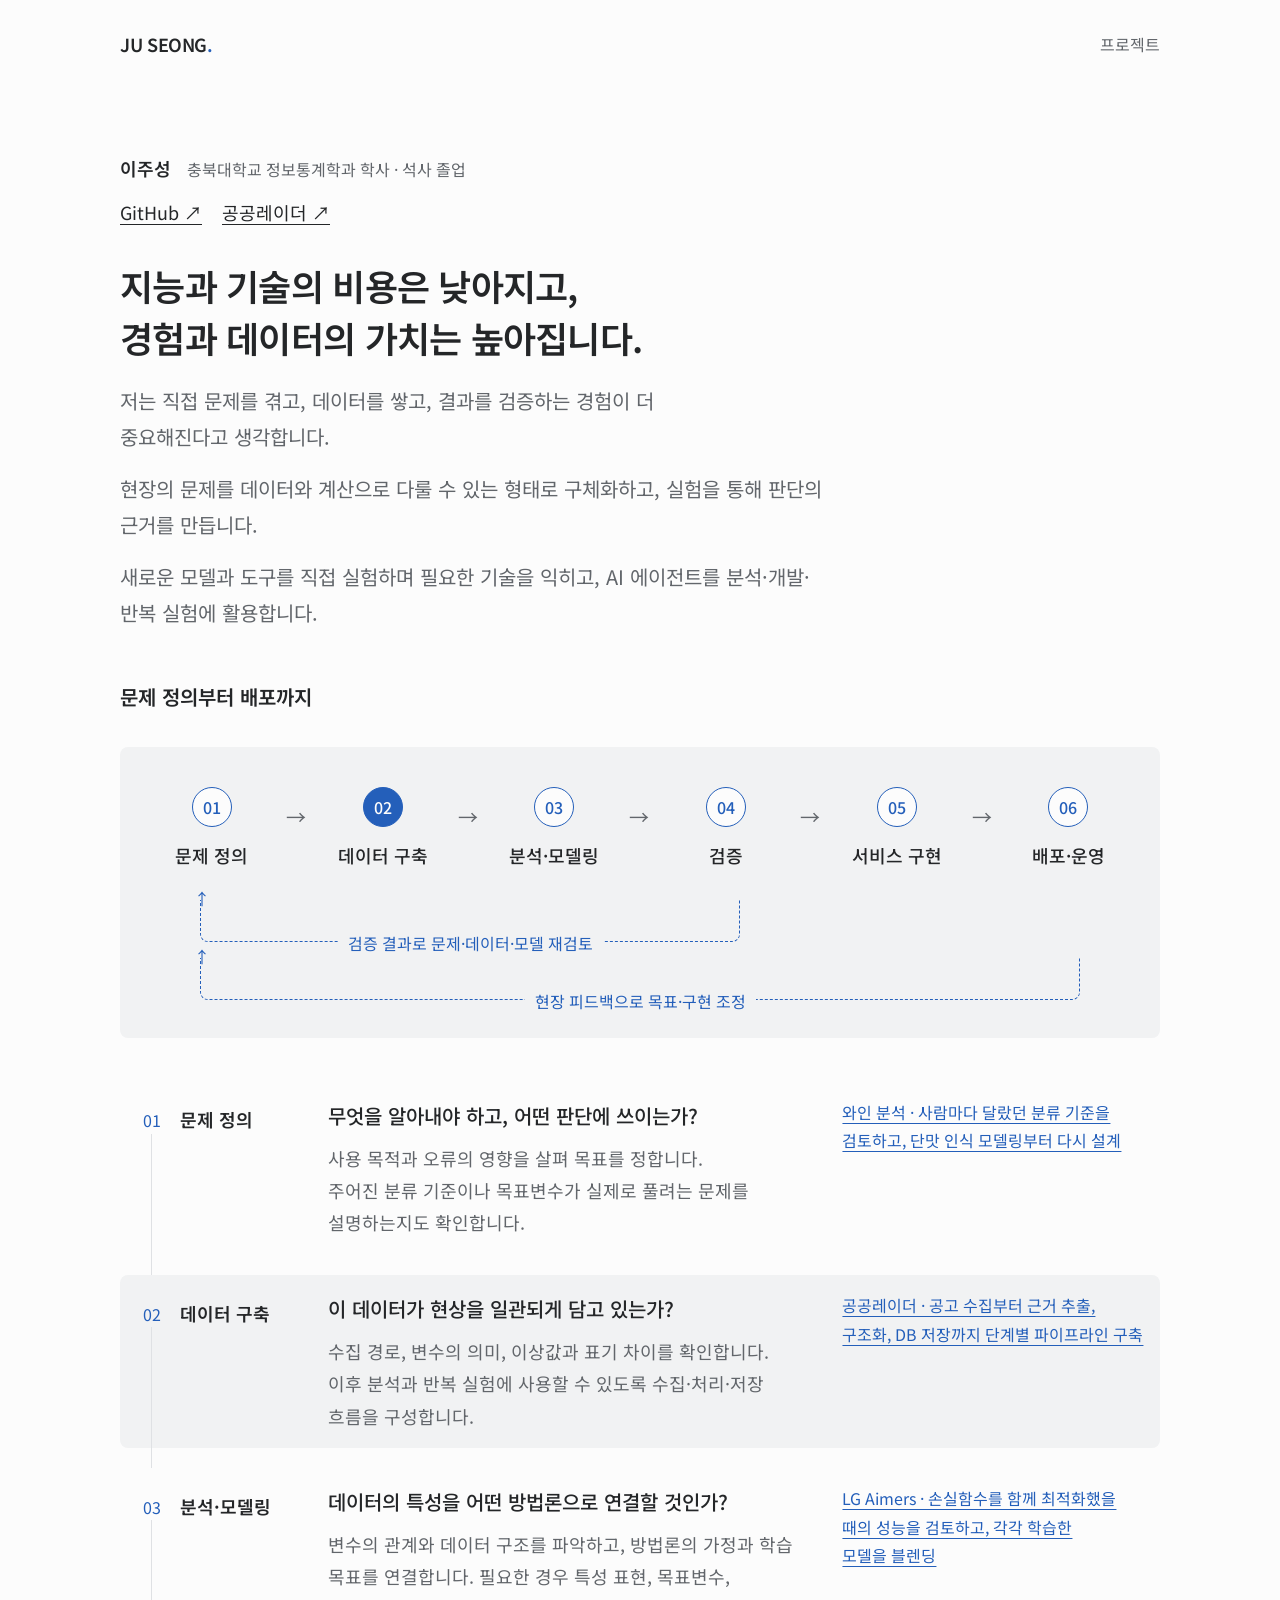
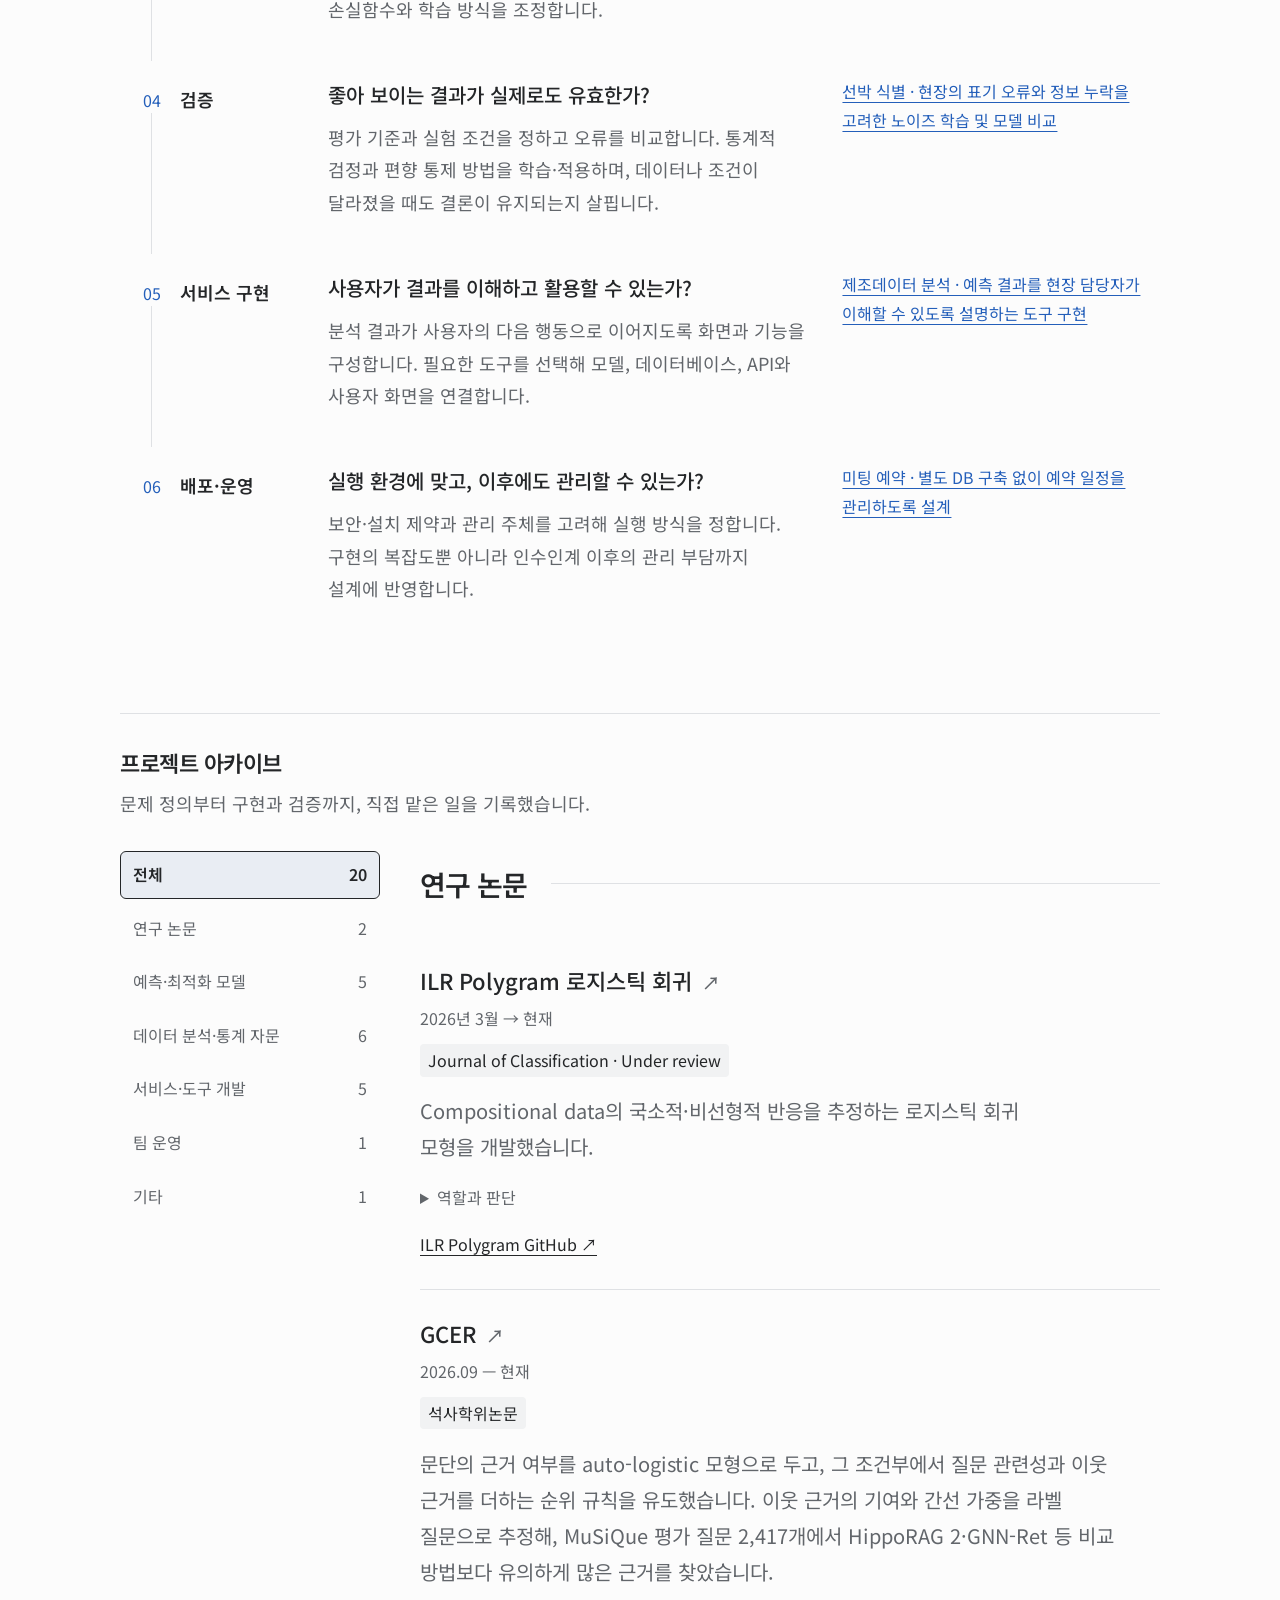
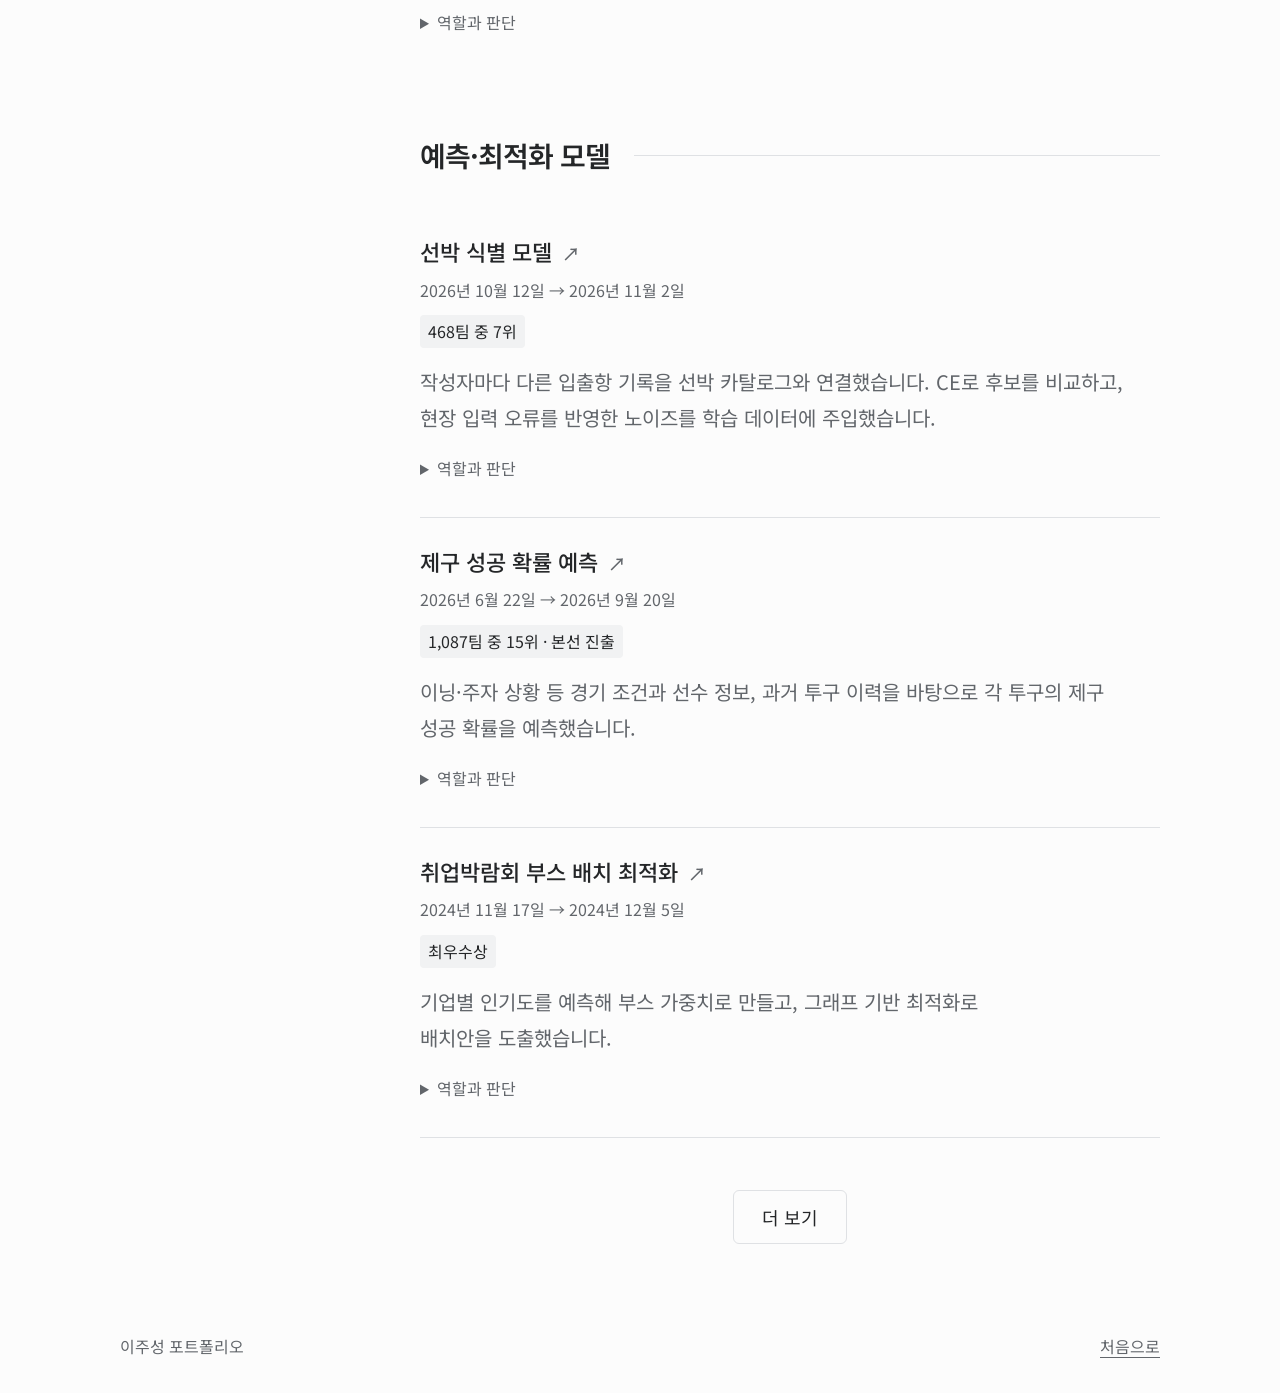
==== commit 75954966: "Explain reservation design as avoiding separate database maintenance" ====
--- a/index.html
+++ b/index.html
@@ -12,7 +12,7 @@
     <title>이주성 | 포트폴리오</title>
     <meta property="og:title" content="이주성 | 포트폴리오">
     <link rel="stylesheet" href="./portfolio.css?v=20261109-8">
-    <script src="./portfolio-content.js?v=20261109-7" defer></script>
+    <script src="./portfolio-content.js?v=20261109-9" defer></script>
     <script src="./site.js?v=20261109-8" defer></script>
   </head>
   <body>
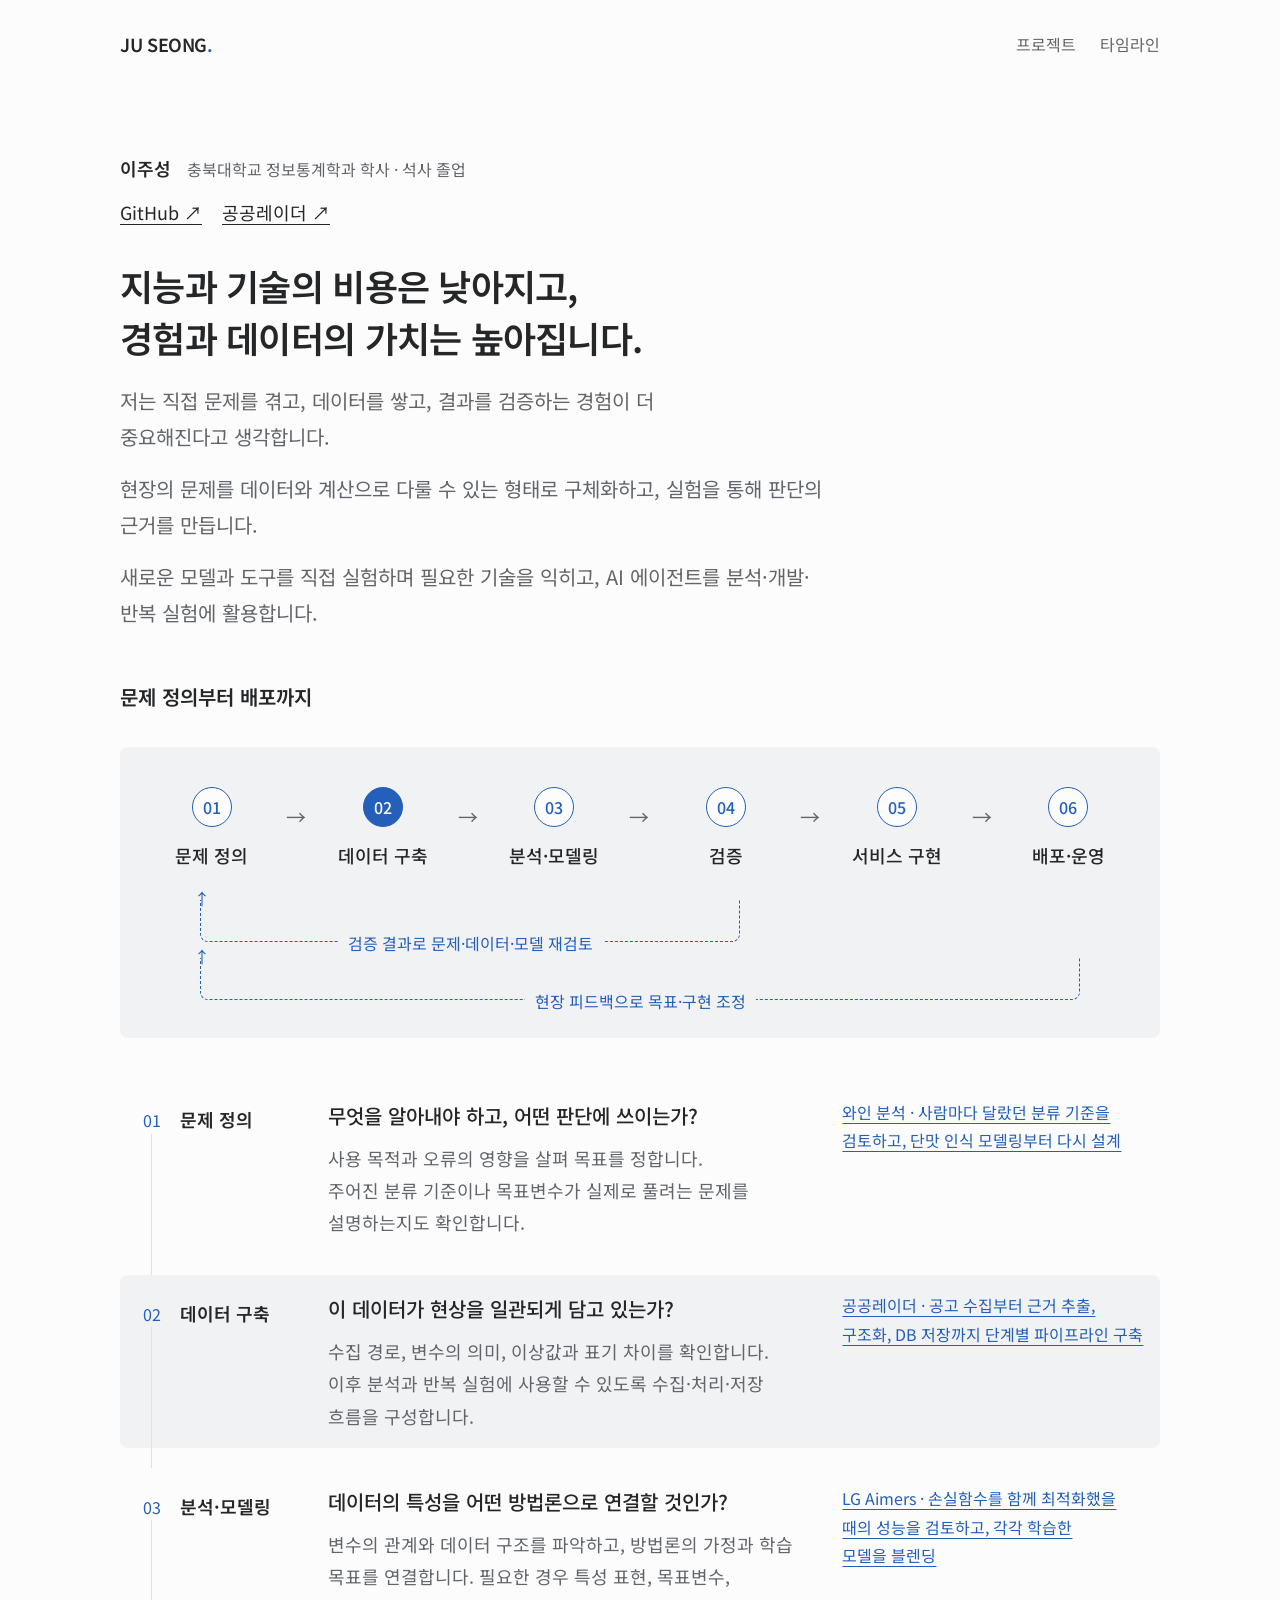
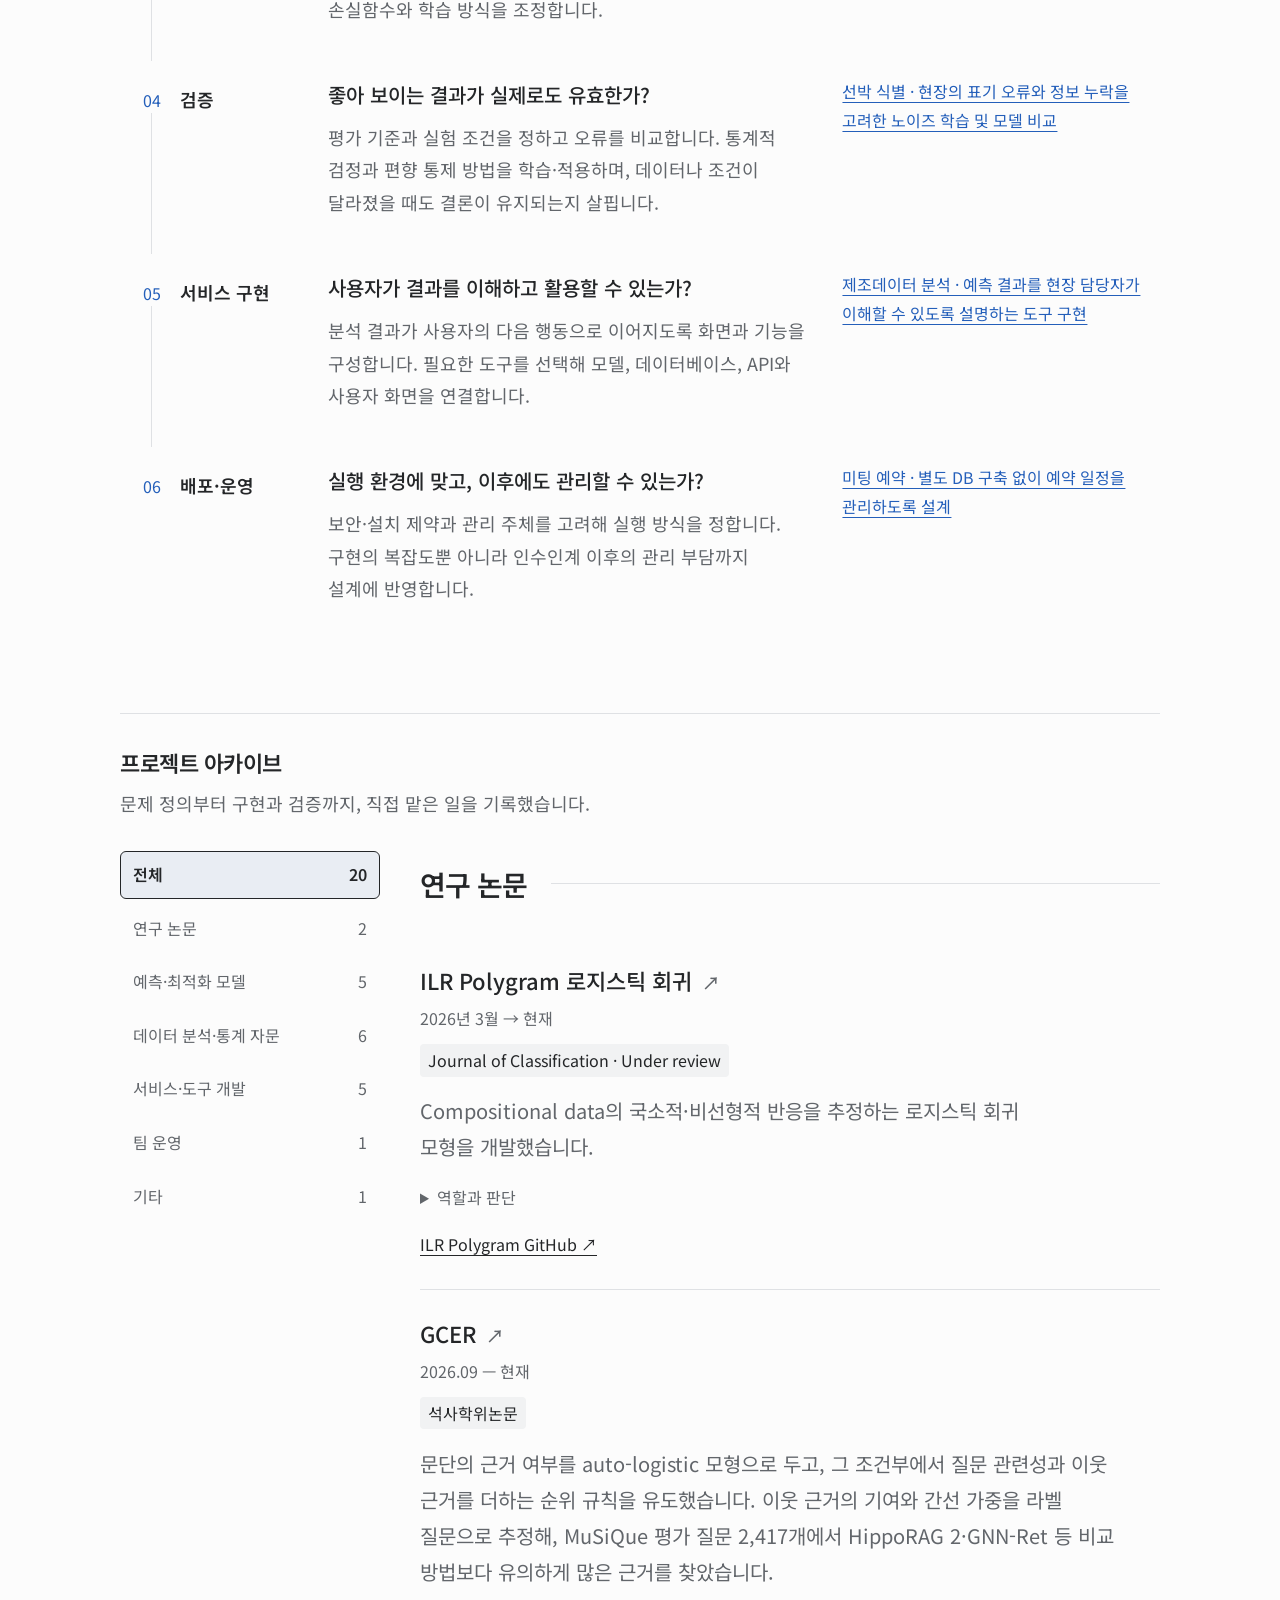
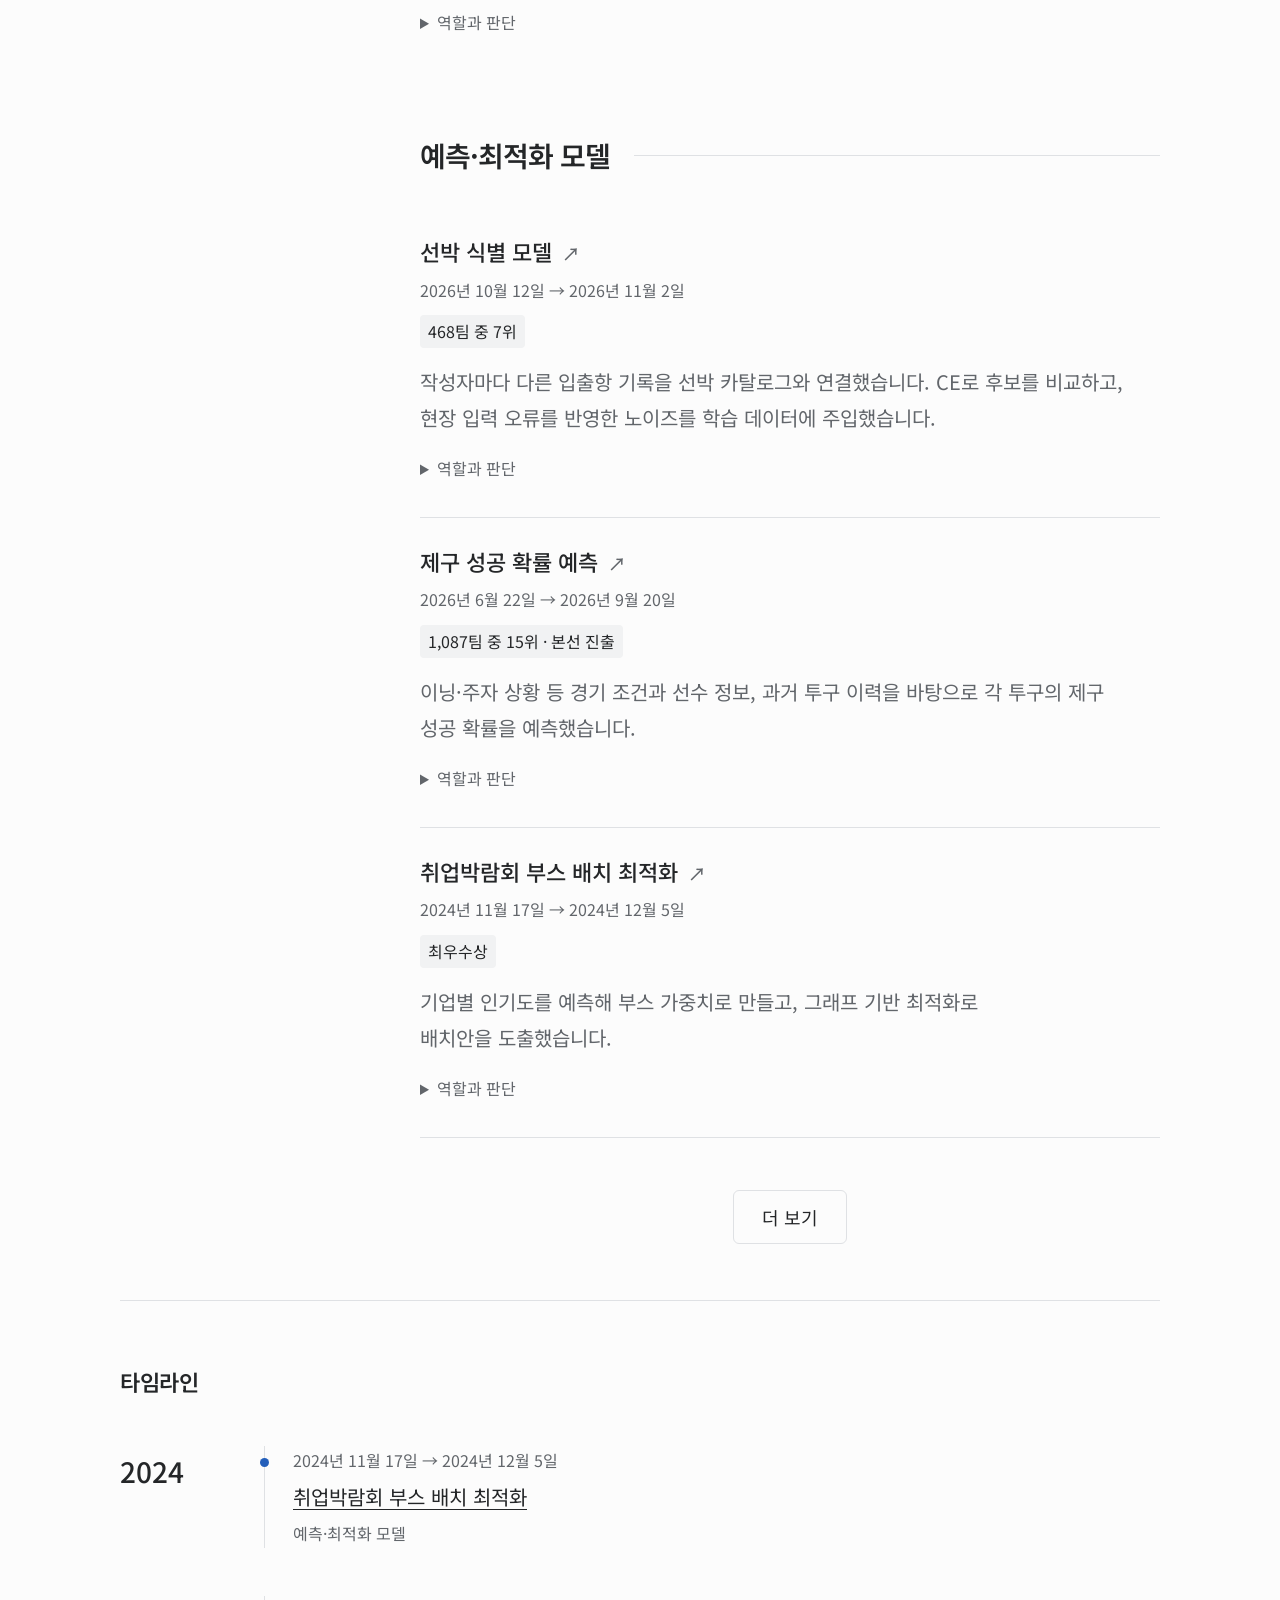
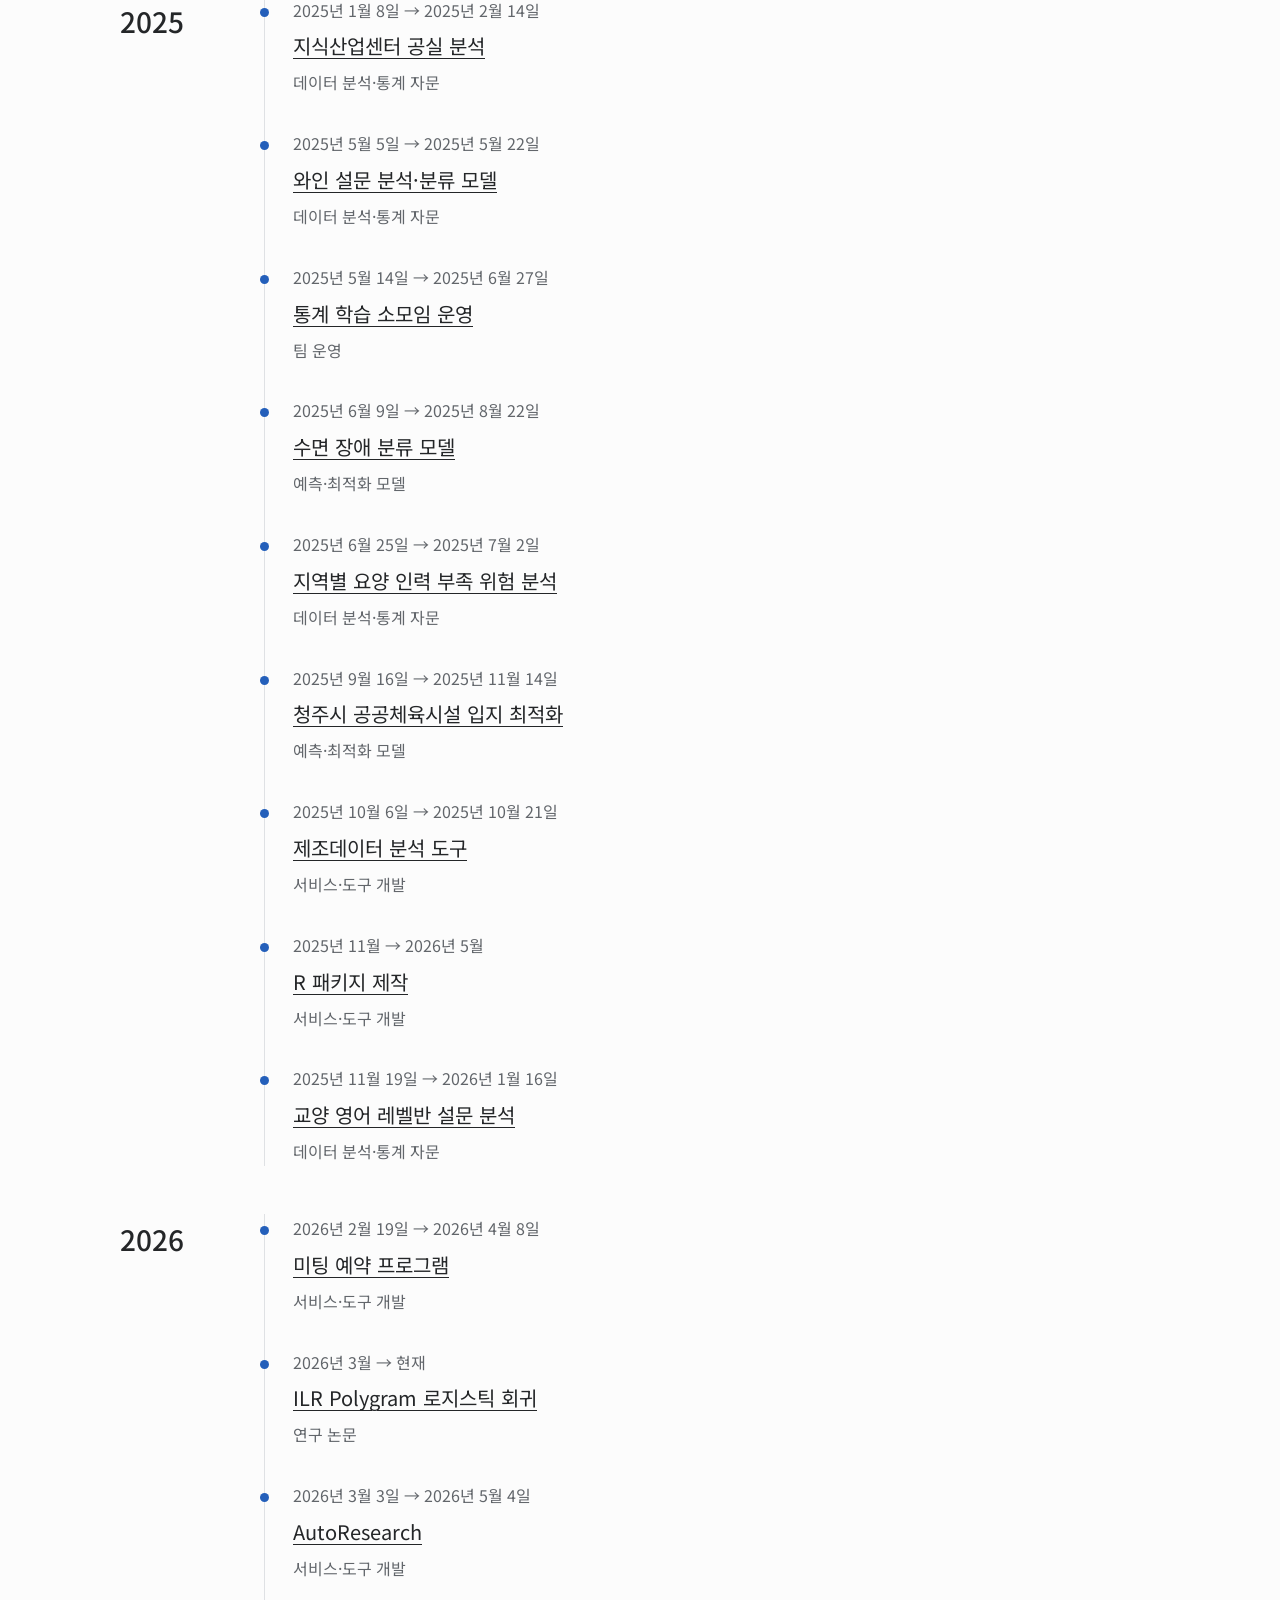
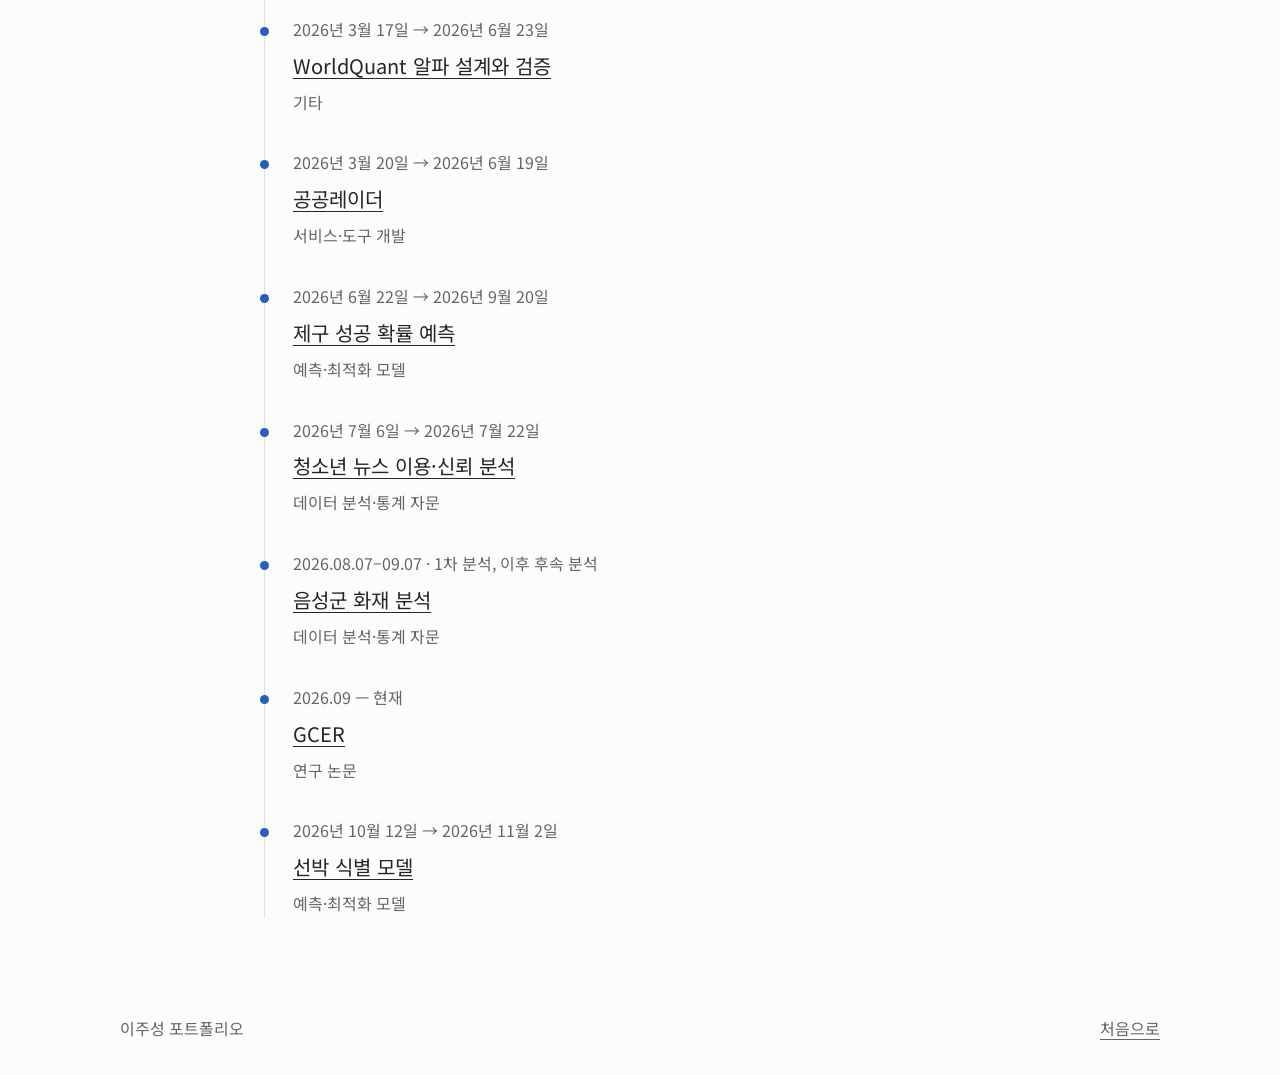
==== commit 3a538285: "Add chronological project timeline below archive" ====
--- a/index.html
+++ b/index.html
@@ -11,9 +11,9 @@
     >
     <title>이주성 | 포트폴리오</title>
     <meta property="og:title" content="이주성 | 포트폴리오">
-    <link rel="stylesheet" href="./portfolio.css?v=20261109-8">
+    <link rel="stylesheet" href="./portfolio.css?v=20261109-10">
     <script src="./portfolio-content.js?v=20261109-9" defer></script>
-    <script src="./site.js?v=20261109-8" defer></script>
+    <script src="./site.js?v=20261109-10" defer></script>
   </head>
   <body>
     <a class="skip-link" href="#top">본문으로 건너뛰기</a>
@@ -21,6 +21,7 @@
       <a class="brand" href="#top" aria-label="포트폴리오 처음으로">JU SEONG<span>.</span></a>
       <nav class="site-nav" aria-label="주요 메뉴">
         <a href="#projects">프로젝트</a>
+        <a href="#timeline">타임라인</a>
       </nav>
     </header>
 
@@ -67,6 +68,12 @@
         </div>
       </section>
 
+      <section class="section-shell timeline-section" id="timeline" aria-labelledby="timeline-title">
+        <div class="section-heading">
+          <h2 id="timeline-title">타임라인</h2>
+        </div>
+        <div id="project-timeline"></div>
+      </section>
     </main>
 
     <footer class="site-footer section-shell">
--- a/portfolio.css
+++ b/portfolio.css
@@ -221,6 +221,15 @@
 .technical-list{color:var(--muted);font-size:var(--text-body);padding-left:22px}
 .technical-list li{margin-top:18px;line-height:2}
 
+.timeline-section { padding-block: 64px; border-top: 1px solid var(--line); }
+.timeline-year { display: grid; grid-template-columns: 112px minmax(0, 1fr); gap: 32px; margin-top: 48px; }
+.timeline-year h3 { margin: 0; font-size: 1.75rem; font-weight: 500; font-variant-numeric: tabular-nums; }
+.timeline-list { list-style: none; margin: 0; padding: 0; border-inline-start: 1px solid var(--line); }
+.timeline-item { position: relative; padding-block: 0 32px; padding-inline-start: 28px; }
+.timeline-item:last-child { padding-bottom: 0; }
+.timeline-item::before { content: ""; position: absolute; inset-inline-start: -5px; top: 12px; width: 9px; height: 9px; border-radius: 50%; background: var(--accent); }
+.timeline-period, .timeline-category { margin: 0; color: var(--muted); font-size: var(--text-small); }
+.timeline-link { display: inline-block; padding-block: 4px; font-size: var(--text-body); }
 @media (hover: hover) {
   .filter:not(.active):hover { background: var(--surface); color: var(--ink); }
   a:hover, summary:hover { color: var(--accent); }
@@ -255,6 +264,9 @@
   .filter { width: auto; flex: 0 1 auto; max-width: 100%; }
 }
 @media (max-width: 600px) {
+  .timeline-year { grid-template-columns: minmax(0, 1fr); gap: 20px; }
+  .timeline-list { margin-inline-start: 5px; }
+  .timeline-section { padding-block: 40px; }
   .evidence-table { font-size: var(--text-small); }
   .evidence-table th, .evidence-table td { padding: 12px 8px; }
   .composition-legend { grid-template-columns: 1fr; }
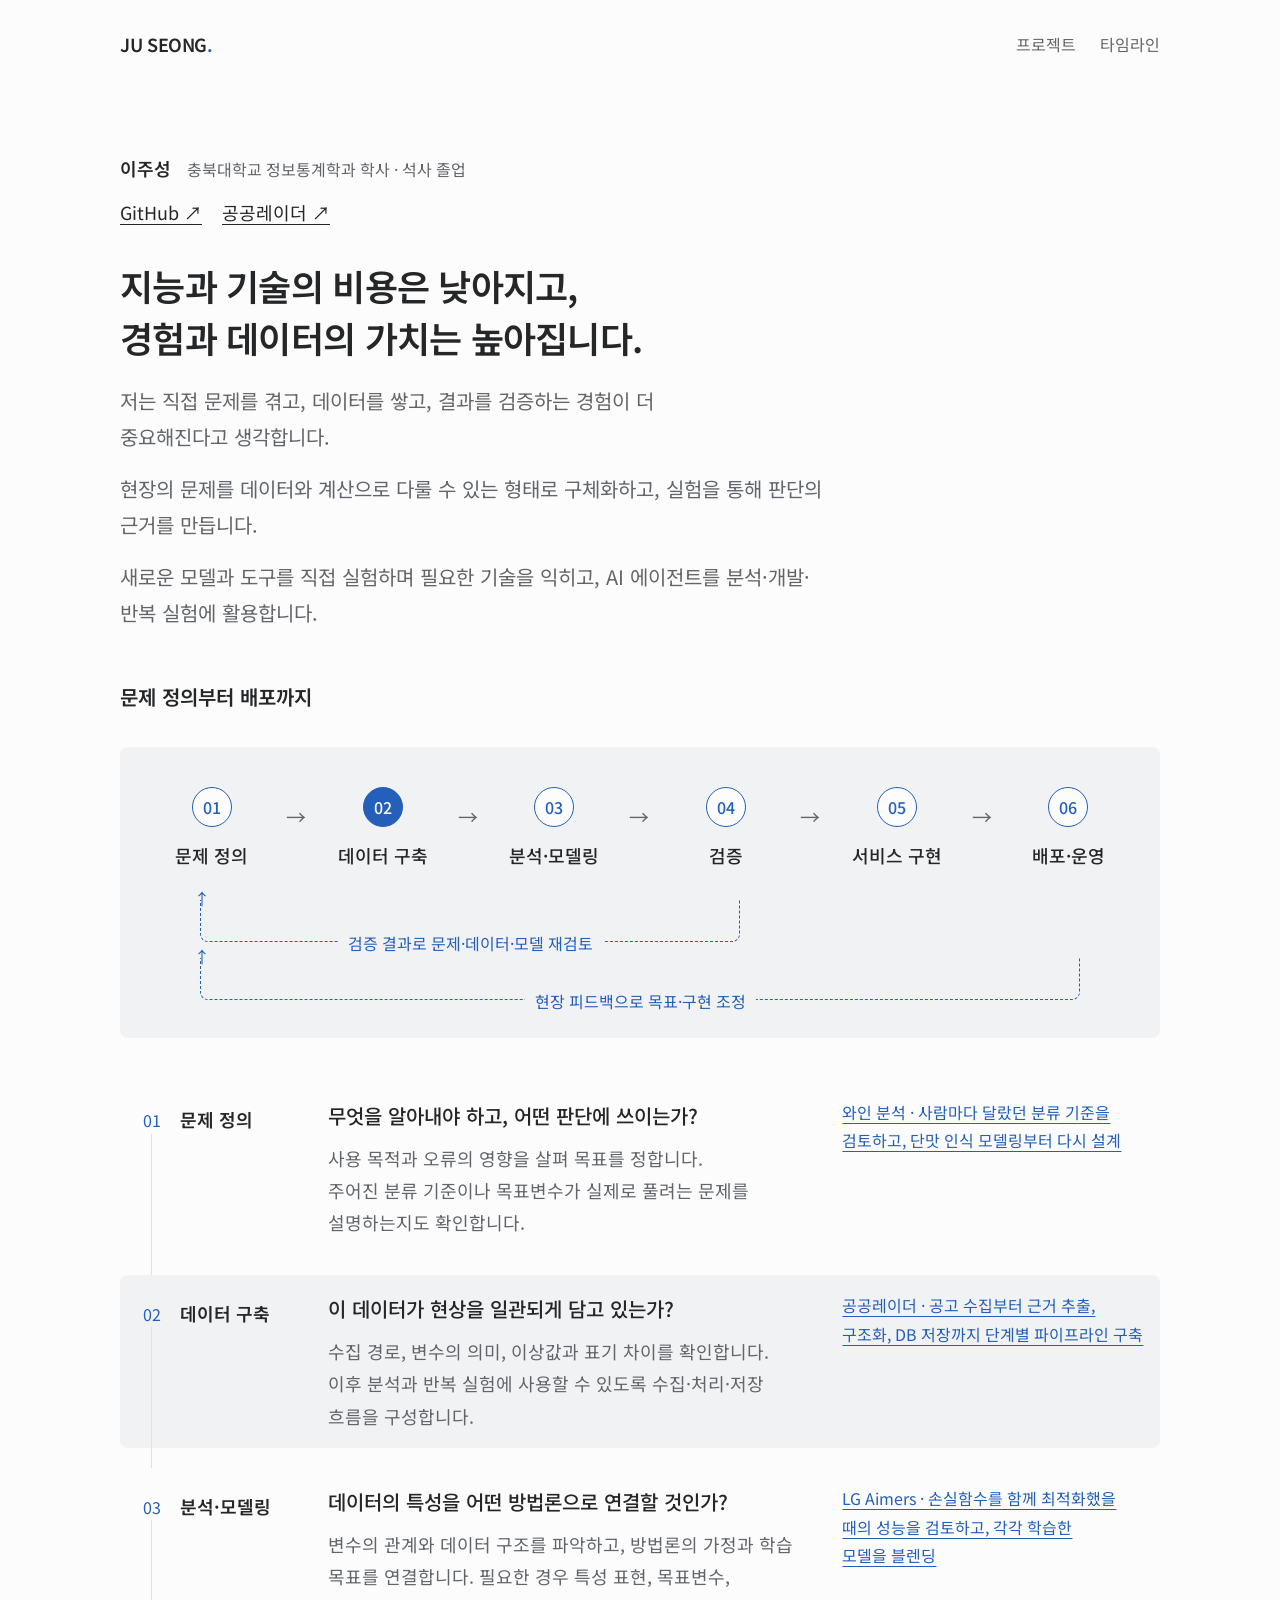
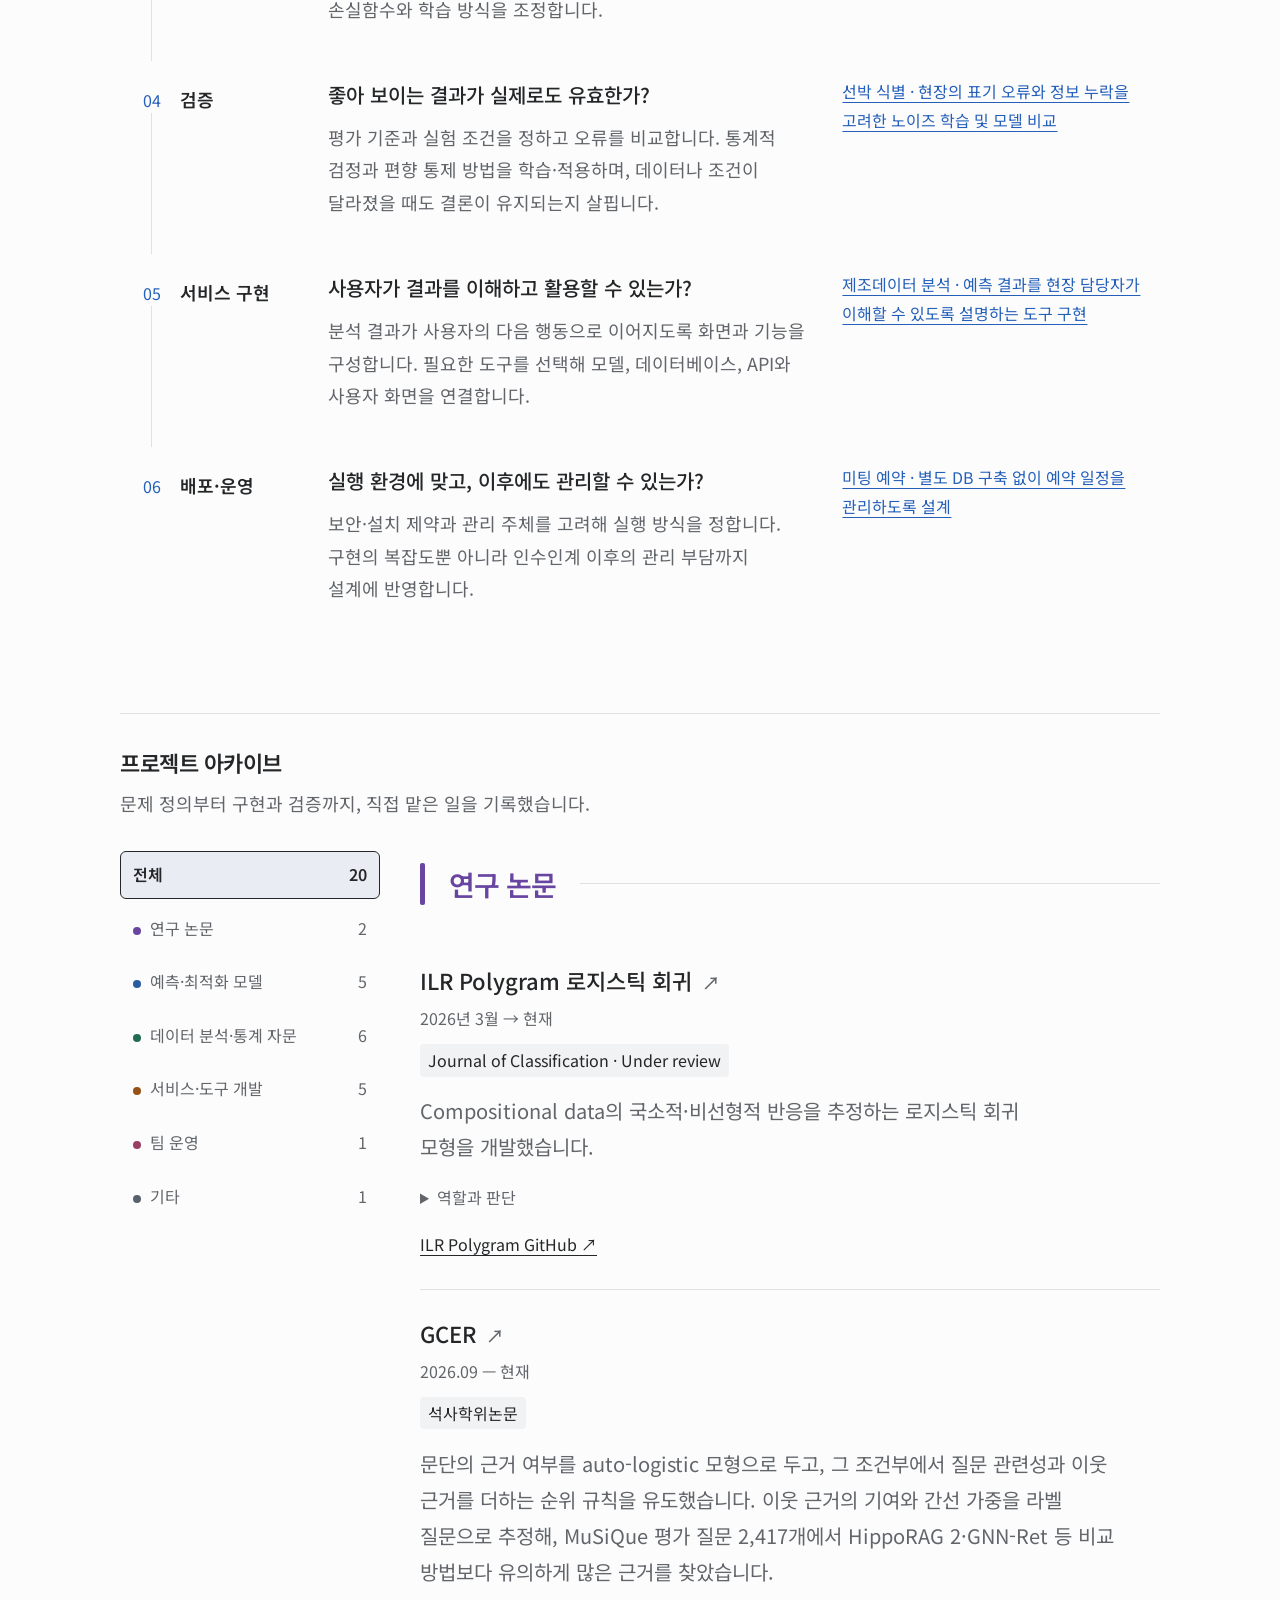
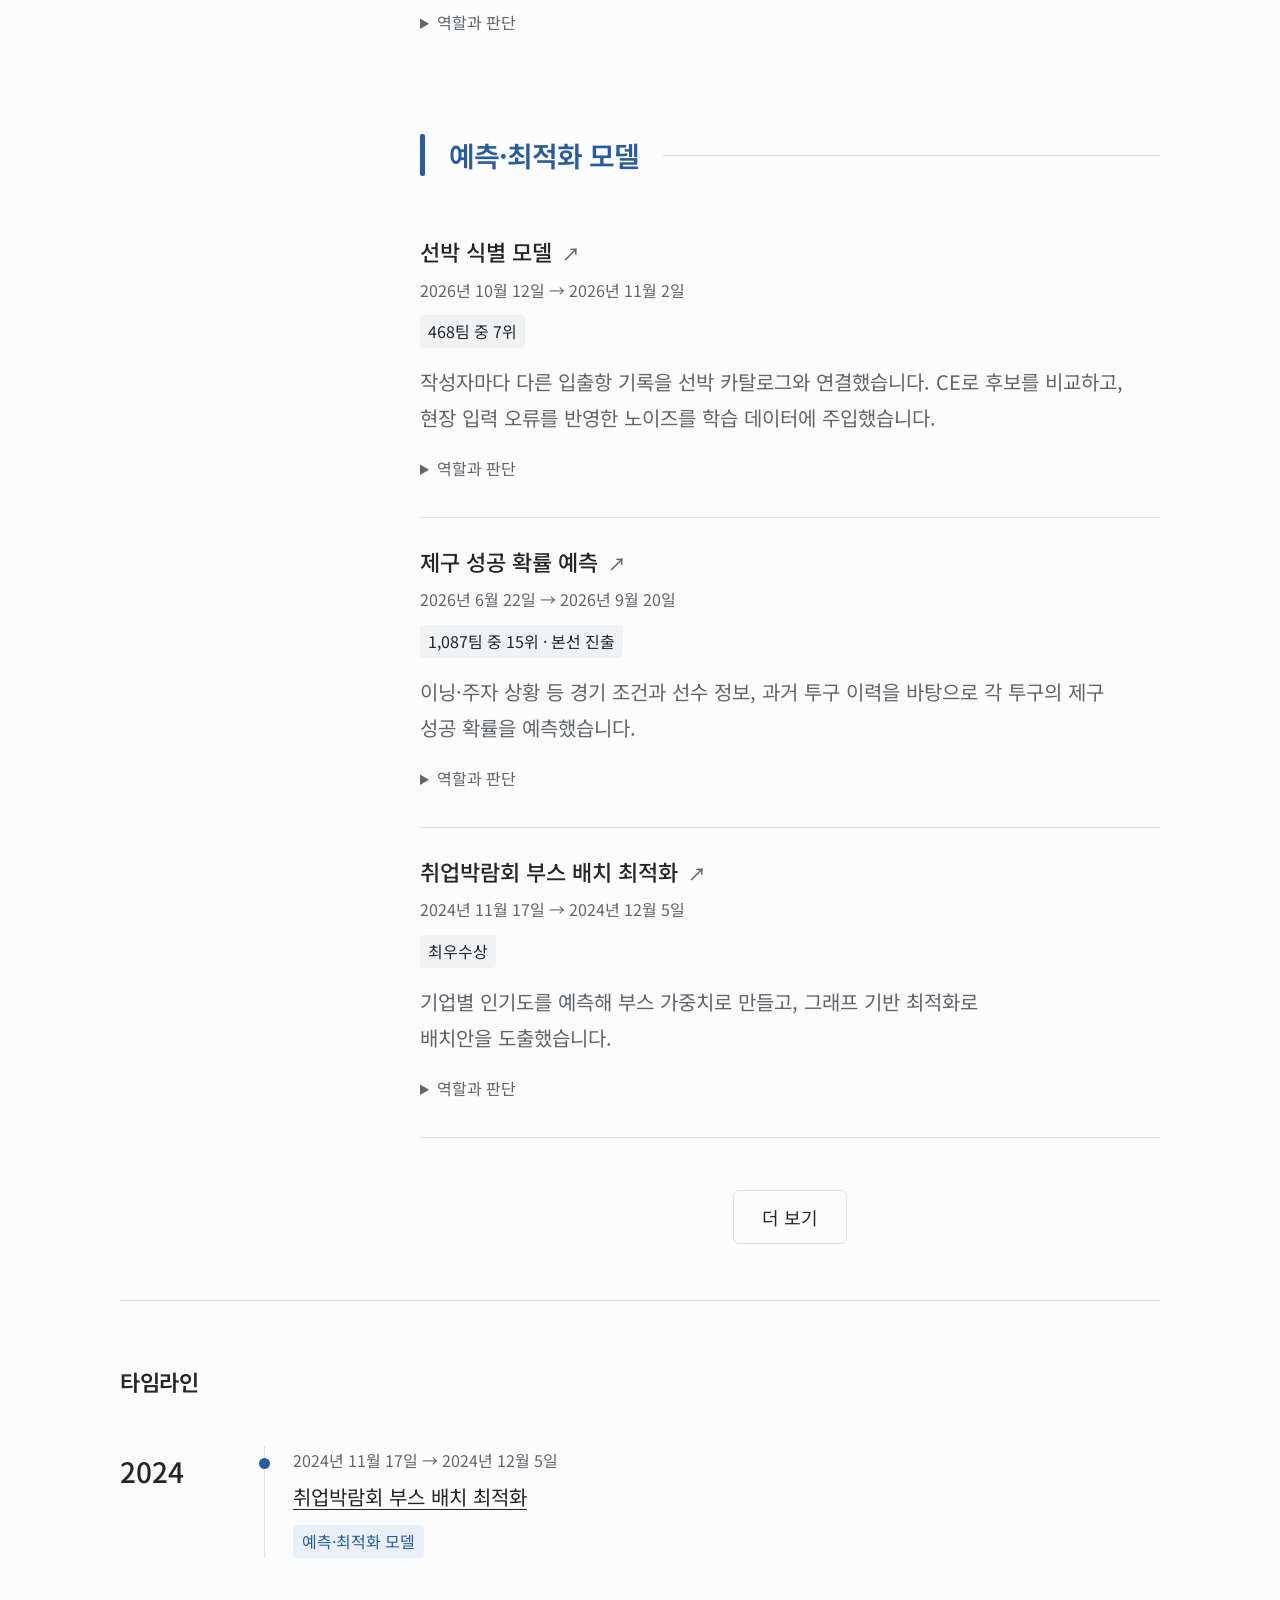
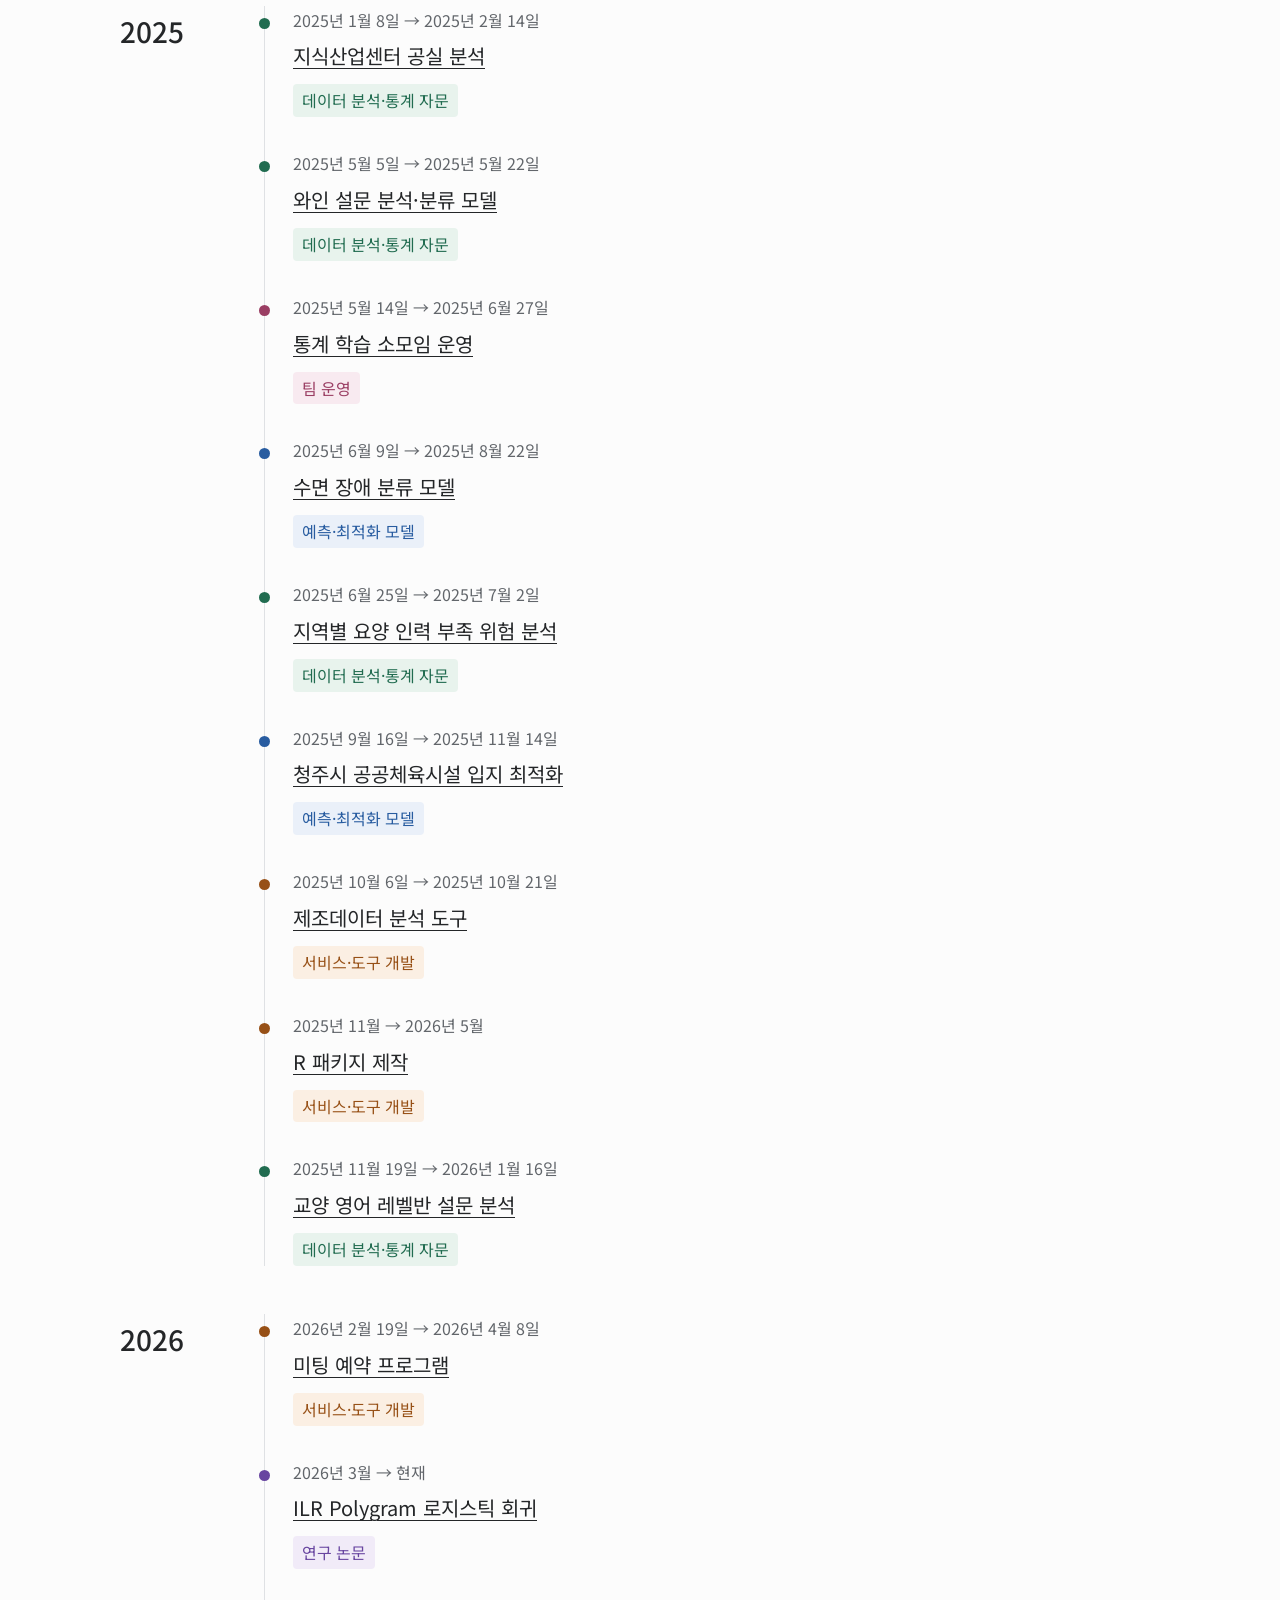
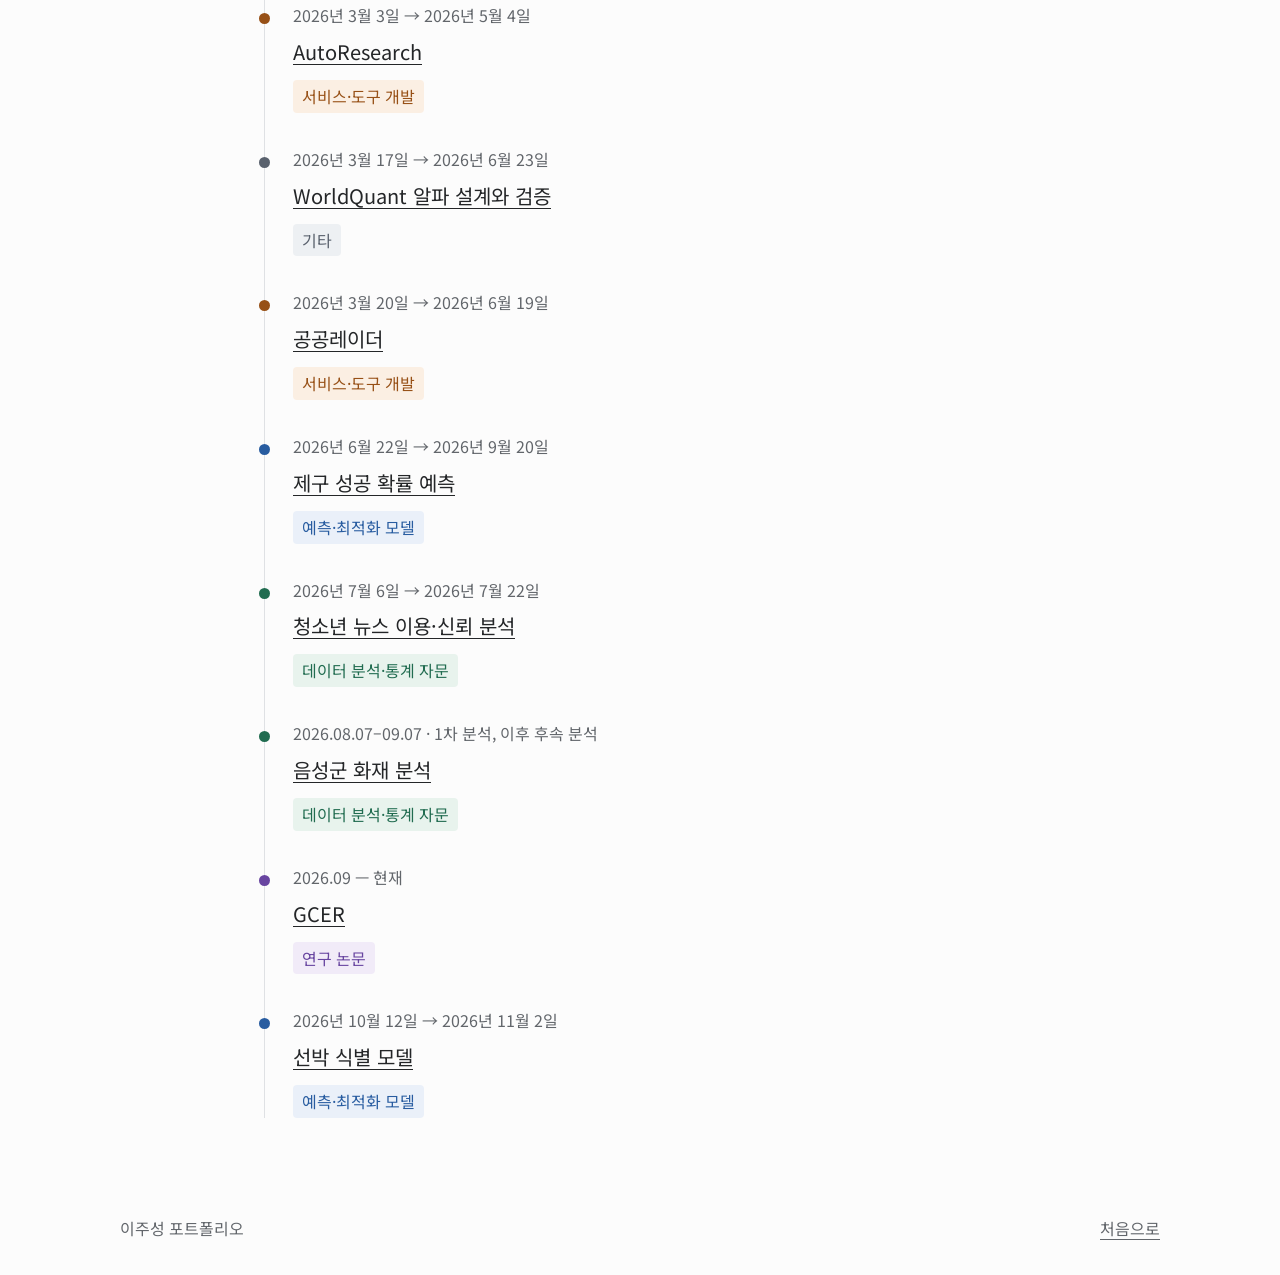
==== commit 79b339a0: "Use consistent category colors across archive and timeline" ====
--- a/index.html
+++ b/index.html
@@ -11,9 +11,9 @@
     >
     <title>이주성 | 포트폴리오</title>
     <meta property="og:title" content="이주성 | 포트폴리오">
-    <link rel="stylesheet" href="./portfolio.css?v=20261109-10">
+    <link rel="stylesheet" href="./portfolio.css?v=20261109-11">
     <script src="./portfolio-content.js?v=20261109-9" defer></script>
-    <script src="./site.js?v=20261109-10" defer></script>
+    <script src="./site.js?v=20261109-11" defer></script>
   </head>
   <body>
     <a class="skip-link" href="#top">본문으로 건너뛰기</a>
--- a/portfolio.css
+++ b/portfolio.css
@@ -15,6 +15,12 @@
   --max: 1040px;
 }
 * { box-sizing: border-box; }
+[data-category="research"] { --category-color: #6845a0; --category-surface: #f1ebf8; }
+[data-category="modeling"] { --category-color: #285ca0; --category-surface: #eaf0f9; }
+[data-category="analysis"] { --category-color: #216c50; --category-surface: #e8f3ed; }
+[data-category="development"] { --category-color: #975016; --category-surface: #fbefe3; }
+[data-category="leadership"] { --category-color: #9a3e63; --category-surface: #f8eaf0; }
+[data-category="other"] { --category-color: #59616d; --category-surface: #edf0f3; }
 html { scroll-padding-block-start: 32px; -webkit-font-smoothing: antialiased; -moz-osx-font-smoothing: grayscale; }
 body { margin: 0; background: var(--paper); color: var(--ink); font-family: 'Noto Sans KR', 'Apple SD Gothic Neo', sans-serif; font-size: var(--text-body); line-height: 1.8; word-break: keep-all; overflow-wrap: break-word; }
 a { color: inherit; text-underline-offset: .22em; text-decoration-thickness: from-font; }
@@ -81,12 +87,16 @@
 .filter.active { color: var(--ink); background: var(--selected); border-color: var(--ink); font-weight: 600; }
 .filter-count { font-size: var(--text-small); font-variant-numeric: tabular-nums; }
 .filter-label { white-space: nowrap; }
+.filter:not([data-category="all"]) .filter-label::before { content: ""; display: inline-block; width: 8px; height: 8px; margin-inline-end: 9px; border-radius: 50%; background: var(--category-color); }
+.filter.active:not([data-category="all"]) { color: var(--category-color); background: var(--category-surface); border-color: var(--category-color); }
 .sr-only { position: absolute; width: 1px; height: 1px; padding: 0; margin: -1px; overflow: hidden; clip-path: inset(50%); white-space: nowrap; border: 0; }
 .load-more { display: block; margin: 28px auto 0; padding: 10px 28px; min-height: 44px; border: 1px solid var(--line); border-radius: 6px; background: var(--paper); color: var(--ink); font-size: var(--text-label); cursor: pointer; }
 .archive-group { margin-block-end: 52px; }
 .archive-group:last-child { margin-bottom: 0; }
 .archive-group-title { display: flex; align-items: center; gap: 24px; font-size: 1.75rem; font-weight: 600; letter-spacing: -.035em; line-height: 1.5; margin: 0 0 20px; padding-block: 12px; }
 .archive-group-title::after { content: ''; flex: 1; min-width: 32px; height: 1px; background: var(--line); }
+.archive-group-title { color: var(--category-color); }
+.archive-group-title::before { content: ""; width: 5px; align-self: stretch; background: var(--category-color); border-radius: 2px; }
 .project { min-width: 0; padding-block: 26px 30px; border-bottom: 1px solid var(--line); }
 .project:last-child { border: 0; }
 .project-header { display: flex; flex-direction: column; gap: 8px; }
@@ -227,8 +237,9 @@
 .timeline-list { list-style: none; margin: 0; padding: 0; border-inline-start: 1px solid var(--line); }
 .timeline-item { position: relative; padding-block: 0 32px; padding-inline-start: 28px; }
 .timeline-item:last-child { padding-bottom: 0; }
-.timeline-item::before { content: ""; position: absolute; inset-inline-start: -5px; top: 12px; width: 9px; height: 9px; border-radius: 50%; background: var(--accent); }
+.timeline-item::before { content: ""; position: absolute; inset-inline-start: -6px; top: 12px; width: 11px; height: 11px; border-radius: 50%; background: var(--category-color); }
 .timeline-period, .timeline-category { margin: 0; color: var(--muted); font-size: var(--text-small); }
+.timeline-category { display: table; margin-top: 6px; padding: 2px 9px; border-radius: 4px; color: var(--category-color); background: var(--category-surface); }
 .timeline-link { display: inline-block; padding-block: 4px; font-size: var(--text-body); }
 @media (hover: hover) {
   .filter:not(.active):hover { background: var(--surface); color: var(--ink); }
@@ -291,6 +302,8 @@
 }
 @media (forced-colors: active) {
   .filter.active { border-color: Highlight; }
+  .timeline-category { border: 1px solid CanvasText; }
+  .timeline-item::before, .archive-group-title::before, .filter-label::before { forced-color-adjust: none; background: CanvasText !important; }
   :focus-visible { outline-color: Highlight; }
 }
 @media print {
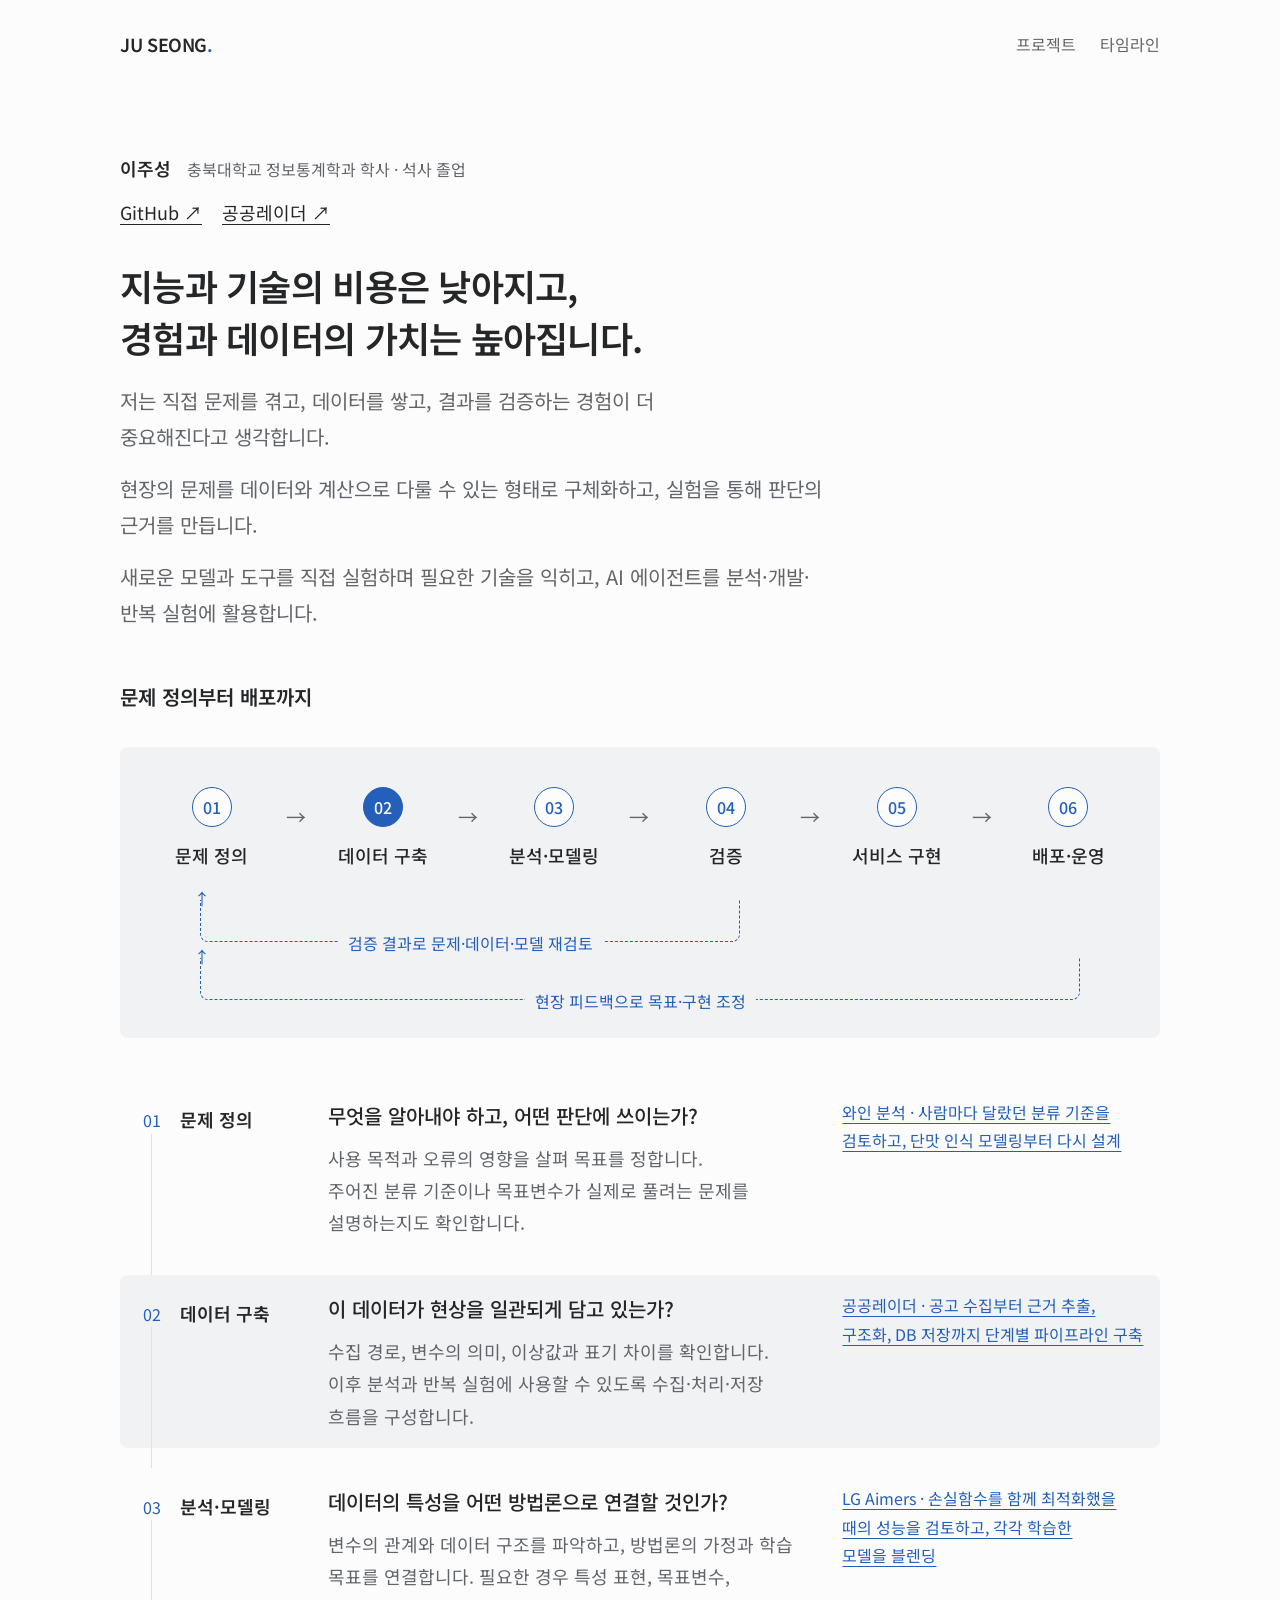
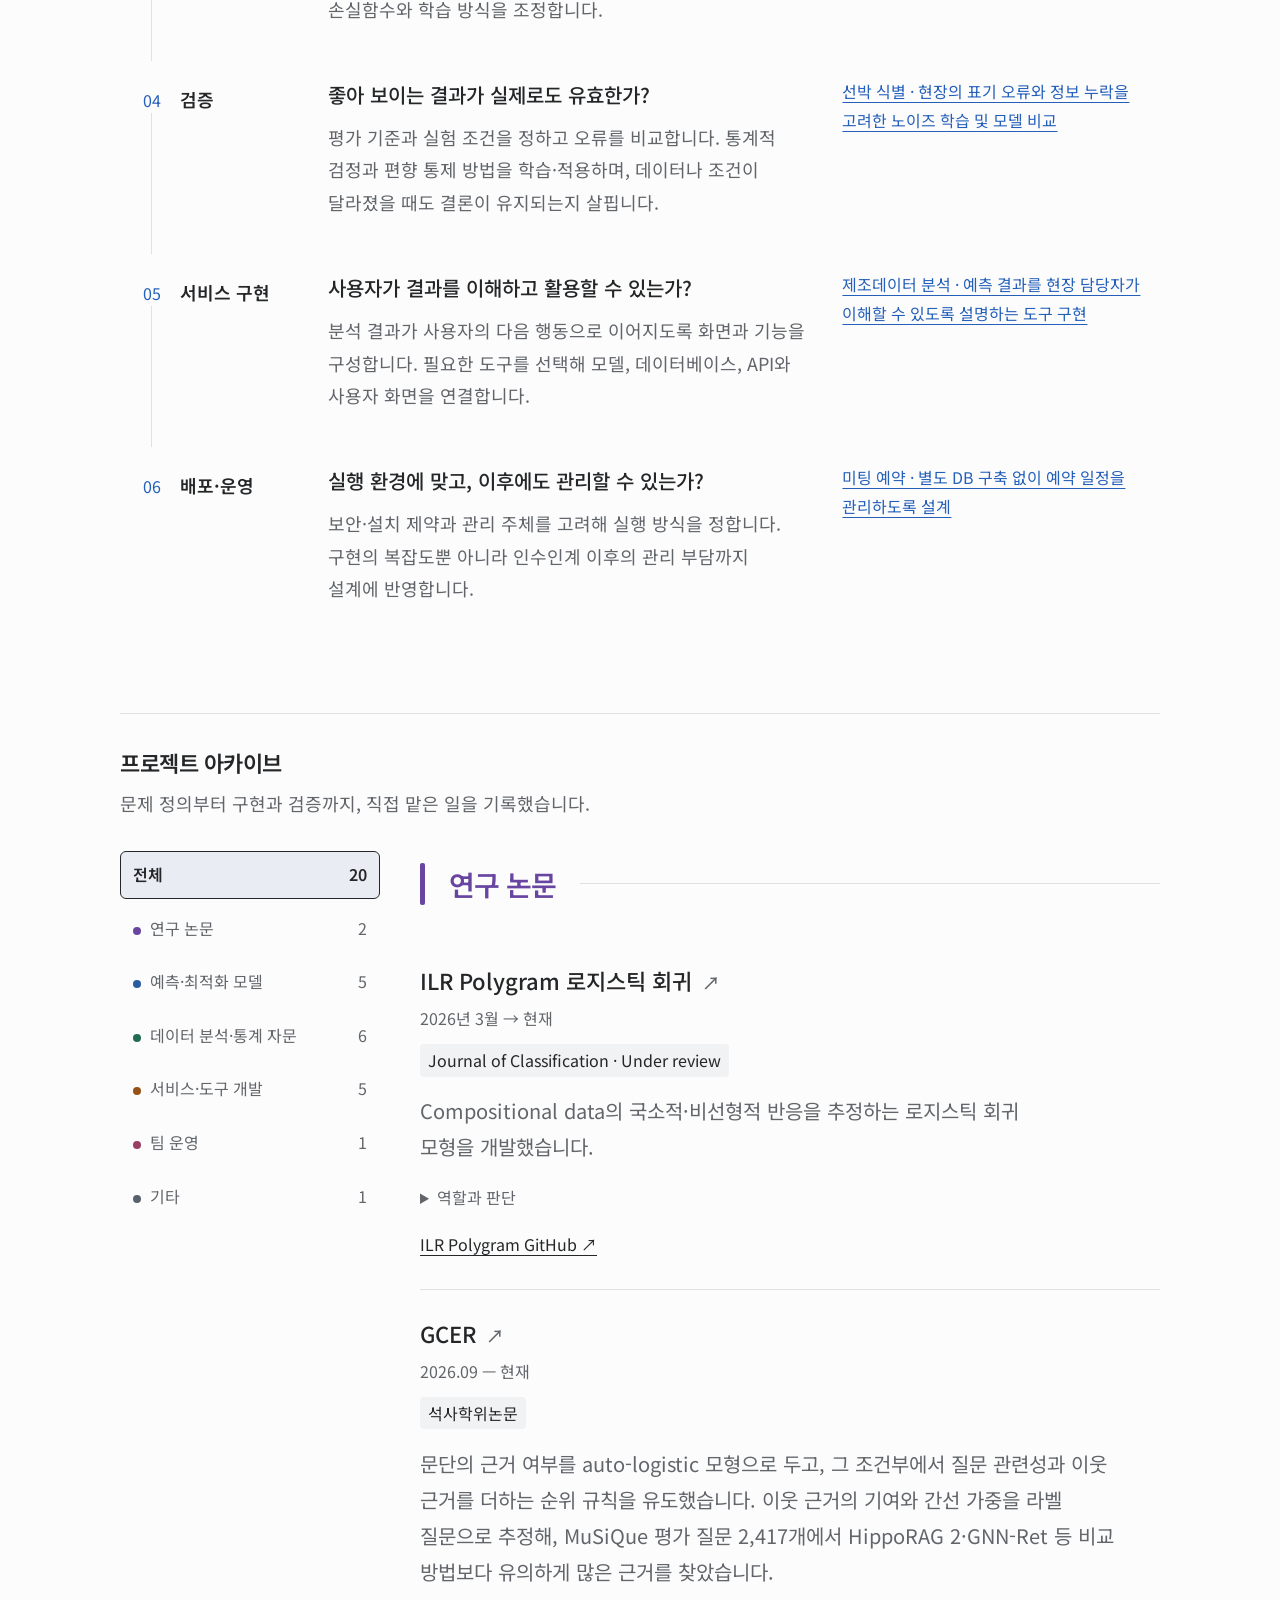
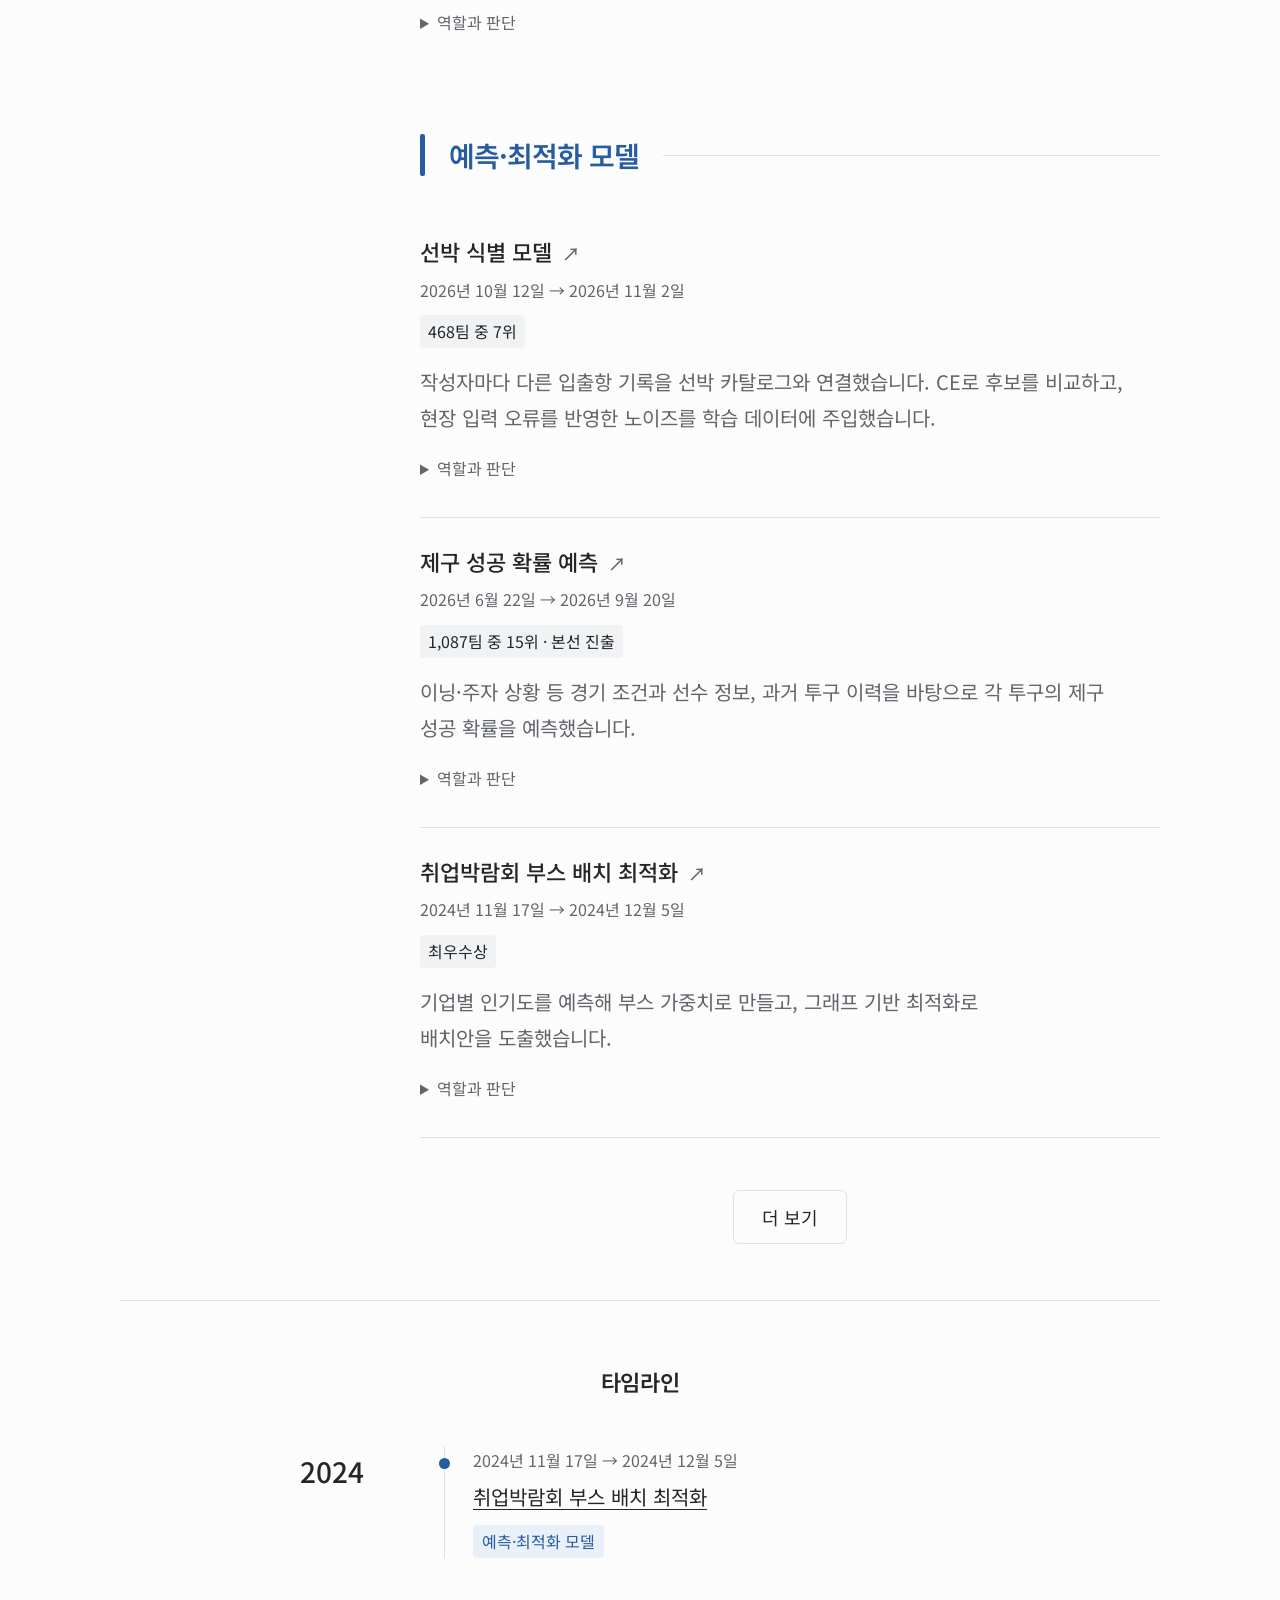
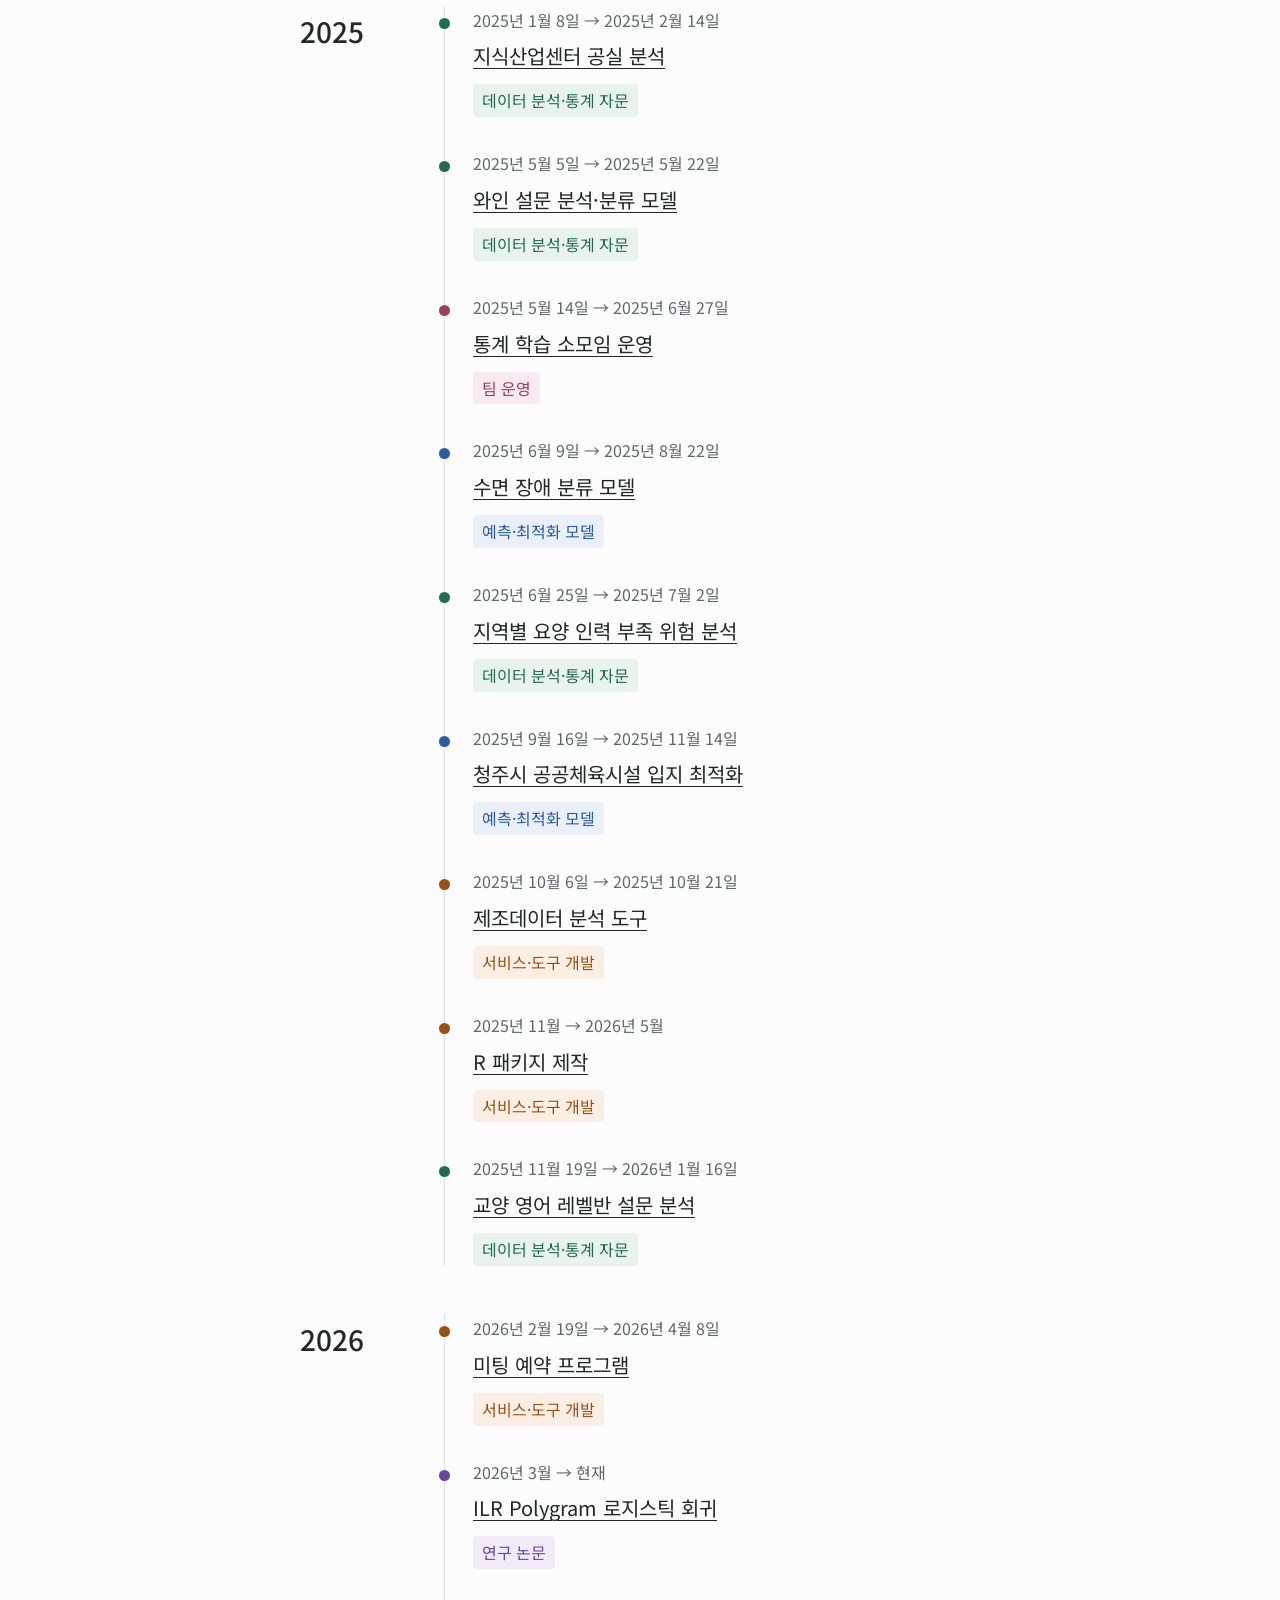
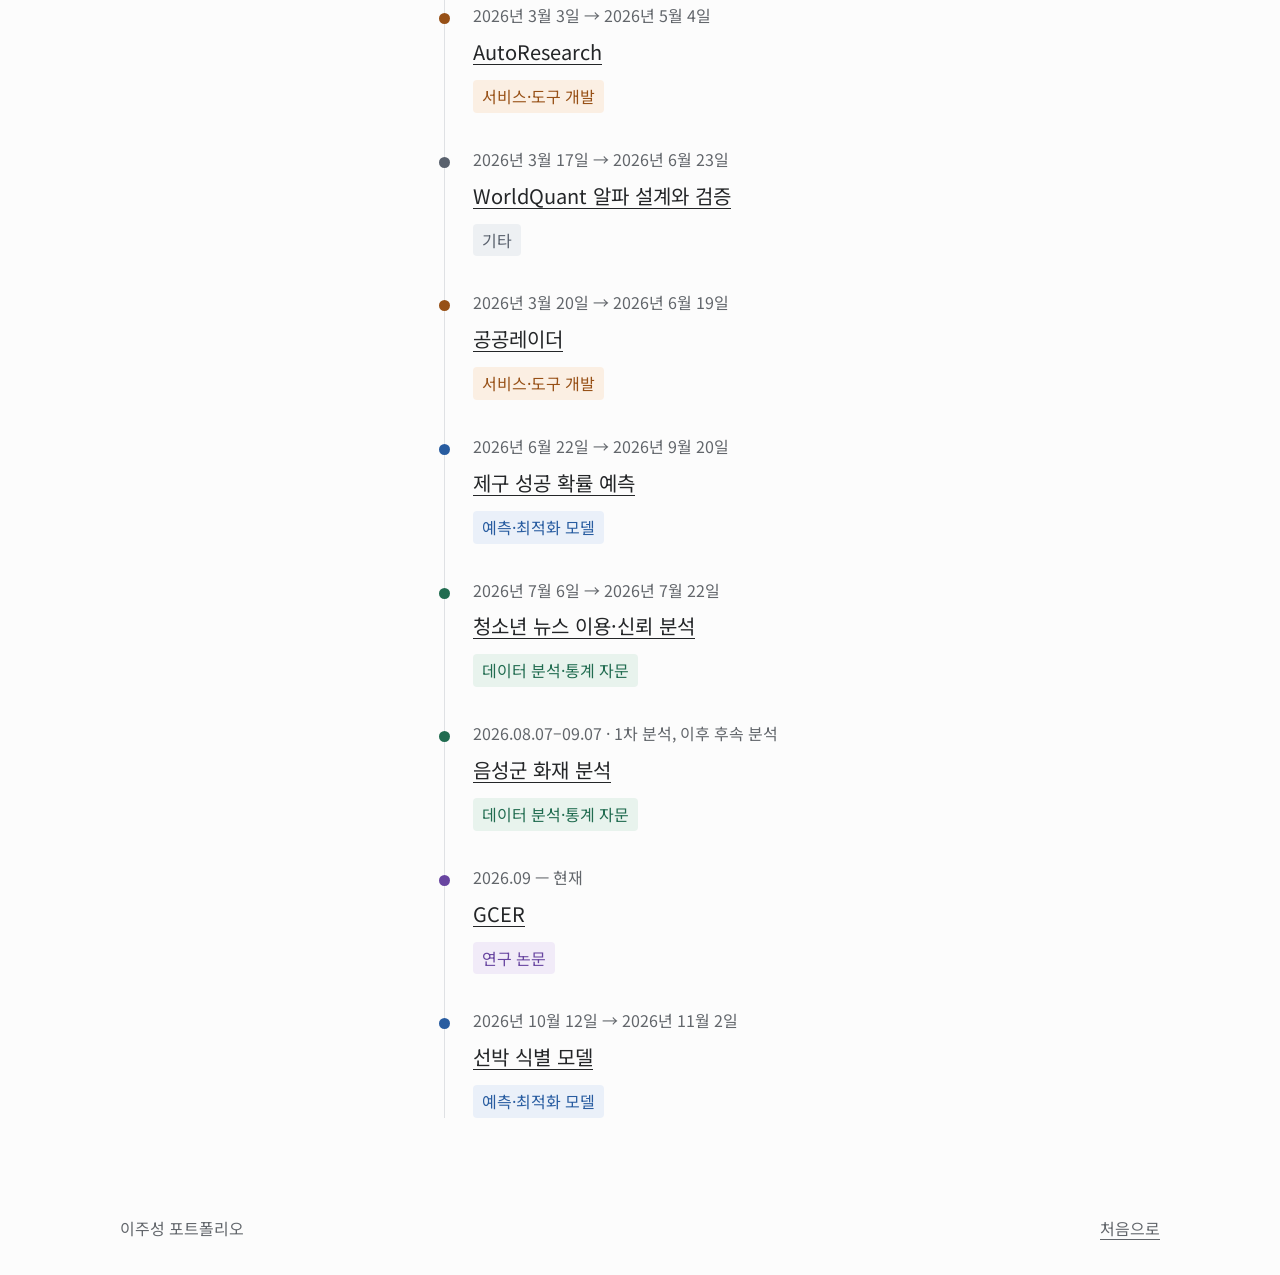
==== commit dba12e04: "Center timeline content within page" ====
--- a/index.html
+++ b/index.html
@@ -11,7 +11,7 @@
     >
     <title>이주성 | 포트폴리오</title>
     <meta property="og:title" content="이주성 | 포트폴리오">
-    <link rel="stylesheet" href="./portfolio.css?v=20261109-11">
+    <link rel="stylesheet" href="./portfolio.css?v=20261109-12">
     <script src="./portfolio-content.js?v=20261109-9" defer></script>
     <script src="./site.js?v=20261109-11" defer></script>
   </head>
--- a/portfolio.css
+++ b/portfolio.css
@@ -232,6 +232,8 @@
 .technical-list li{margin-top:18px;line-height:2}
 
 .timeline-section { padding-block: 64px; border-top: 1px solid var(--line); }
+.timeline-section > .section-heading { text-align: center; }
+#project-timeline { max-width: 680px; margin-inline: auto; }
 .timeline-year { display: grid; grid-template-columns: 112px minmax(0, 1fr); gap: 32px; margin-top: 48px; }
 .timeline-year h3 { margin: 0; font-size: 1.75rem; font-weight: 500; font-variant-numeric: tabular-nums; }
 .timeline-list { list-style: none; margin: 0; padding: 0; border-inline-start: 1px solid var(--line); }
